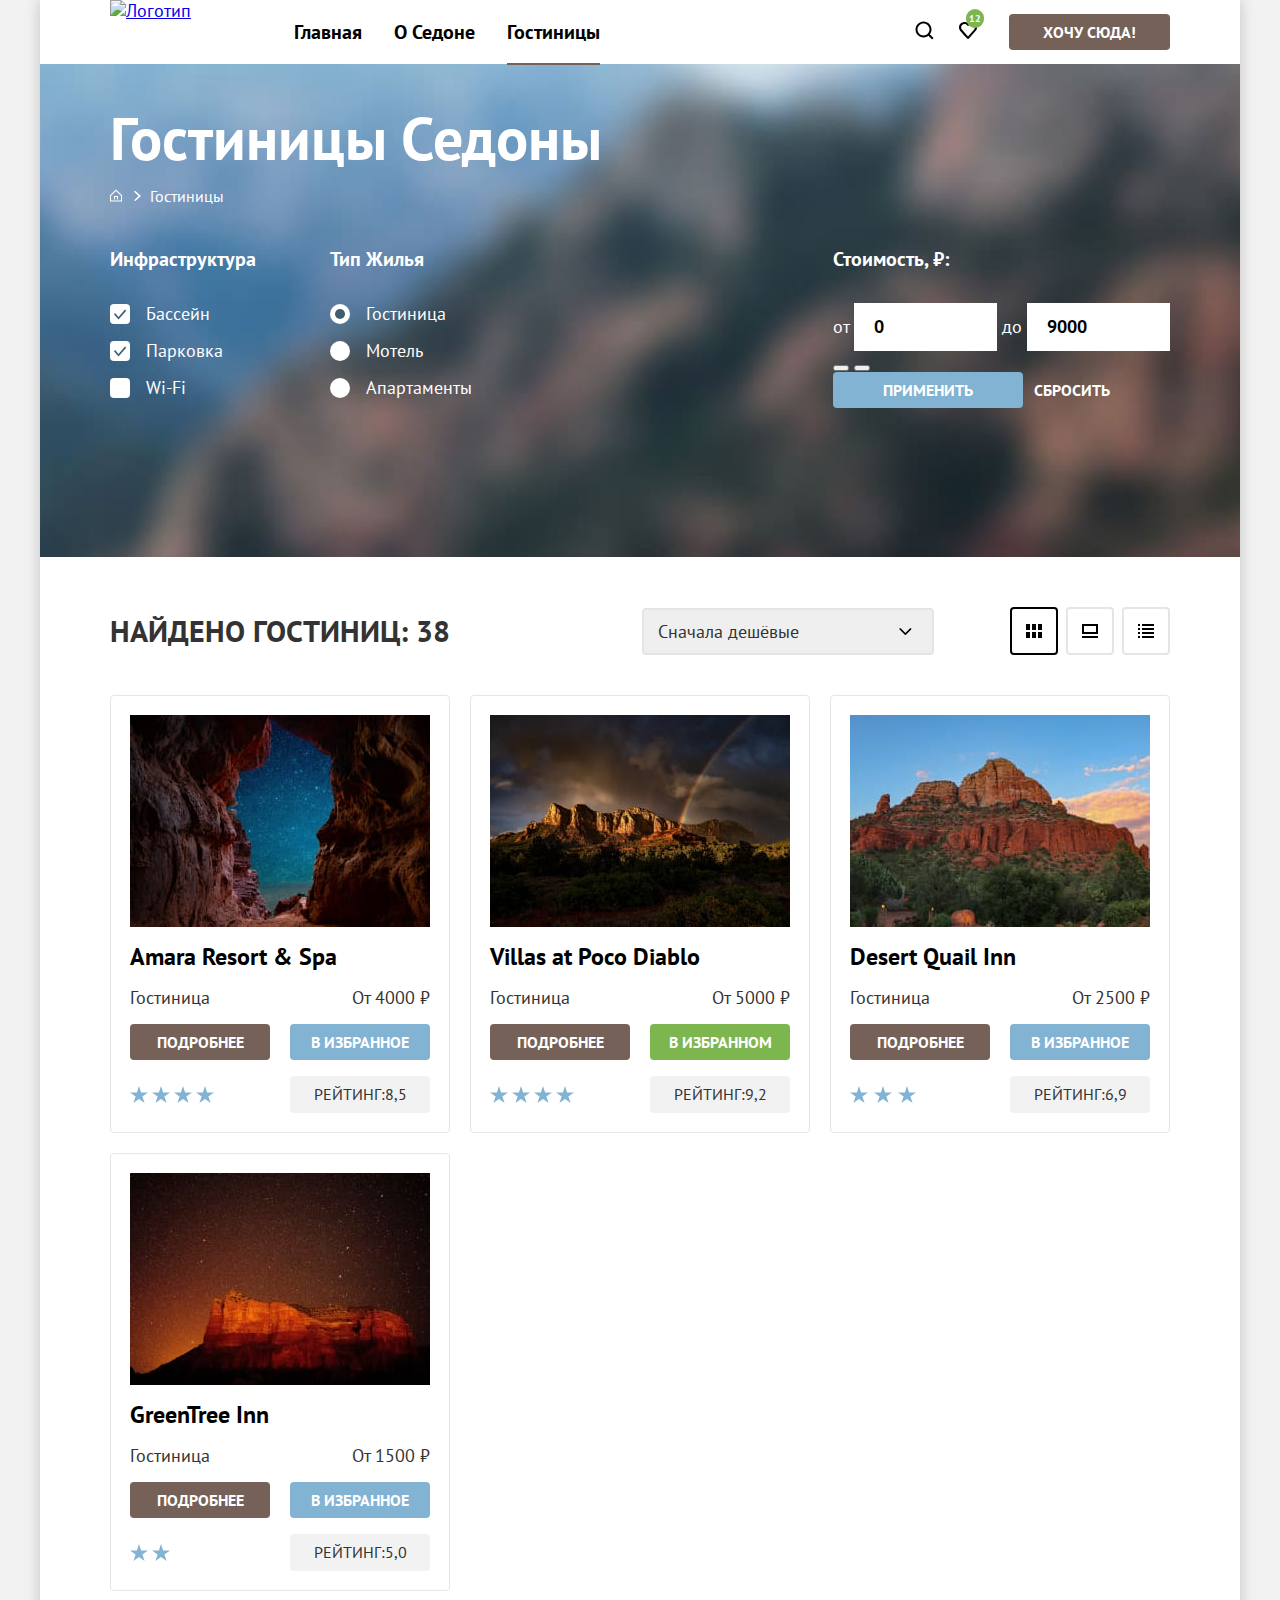
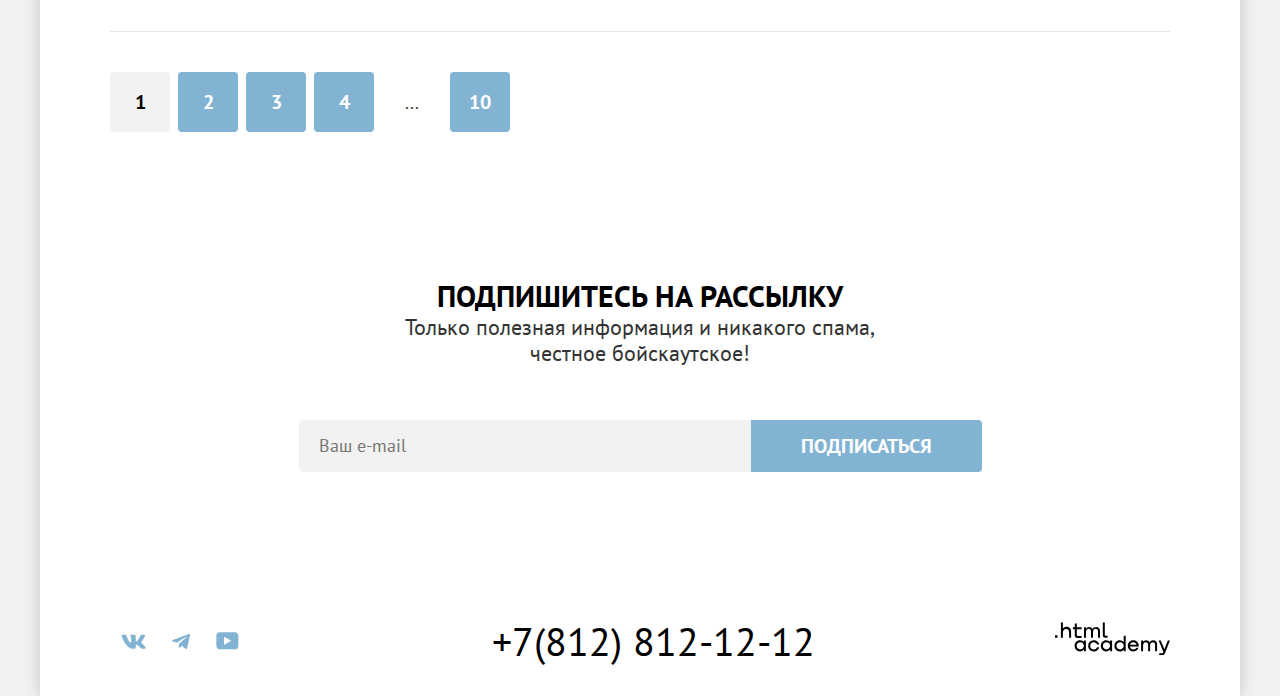
==== catalog.html @ d5e957b8 "добавил классов, размечаем состояния" ====
<!DOCTYPE html>
<html lang="ru">
  <head>
    <meta charset="utf-8">
    <meta name="viewport" content="width=device-width, initial-scale=1">
    <title>HTML Academy: Седона</title>
    <link href="https://fonts.googleapis.com/css2?family=PT+Sans:wght@400;700&display=swap" rel="stylesheet">
    <link rel="stylesheet" href="styles/styles.css">
  </head>
  <body>
    <div class="container">
      <header class="page-header">
        <nav class="navigation">
          <a href="index.html">
            <span class="visually-hidden">Логотип сайта Седона</span>
            <img class="logo" src="images/logo.svg" alt="Логотип" width="140" height="70">
          </a>
          <ul class="navigation-list">
            <li class="navigation-item">
              <a class="navigation-link" href="index.html">Главная</a>
            </li>
            <li class="navigation-item">
              <a class="navigation-link" href="#">О Седоне</a>
            </li>
            <li class="navigation-item">
              <a class="navigation-link navigation-link-current" href="#">Гостиницы</a>
            </li>
          </ul>
          <ul class="navigation-user-menu">
            <li class="navigation-user-item">
              <a class="navigation-user-link icon-search" href="#">
                <span class="visually-hidden">поиск</span>
                <svg aria-hidden="true" focusable="false" width="19" height="19" viewBox="0 0 19 19" fill="none" xmlns="http://www.w3.org/2000/svg">
                  <path d="M18.5 17.0083L14.8 13.3287C15.8 12.0359 16.5 10.3453 16.5 8.4558C16.5 4.08011 12.9 0.5 8.5 0.5C4.1 0.5 0.5 4.17956 0.5 8.55525C0.5 12.9309 4.1 16.511 8.5 16.511C10.3 16.511 12 15.9144 13.4 14.8204L17.1 18.5L18.5 17.0083ZM8.5 14.5221C5.2 14.5221 2.5 11.837 2.5 8.55525C2.5 5.27348 5.2 2.5884 8.5 2.5884C11.8 2.5884 14.5 5.27348 14.5 8.55525C14.5 11.837 11.8 14.5221 8.5 14.5221Z" fill="black"/>
                </svg>
              </a>
            </li>
            <li class="navigation-user-item">
              <a class="navigation-user-link icons-heart" href="#">
                <span class="heart-qty">12</span>
                <svg aria-hidden="true" focusable="false" width="18" height="17" viewBox="0 0 18 17" fill="none" xmlns="http://www.w3.org/2000/svg">
                <path d="M8.9 17C8.6 17 8.3 16.9 8.1 16.6C2.7 10.5 1.4 9.1 1.1 8.7C0.4 7.8 0 6.6 0 5.4C0 2.4 2.4 0 5.5 0C6.8 0 8 0.5 9 1.3C10 0.5 11.3 0 12.5 0C15.5 0 18 2.4 18 5.4C18 6.7 17.5 7.9 16.7 8.8L9.7 16.7C9.5 16.9 9.3 17 8.9 17ZM2.9 7.5C3.2 7.9 6.4 11.5 9 14.4L15.2 7.4C15.7 6.9 15.9 6.2 15.9 5.4C15.9 3.6 14.4 2.1 12.6 2.1C11.6 2.1 10.6 2.6 9.9 3.4C9.6 3.7 9.3 3.8 9 3.8C8.7 3.8 8.4 3.6 8.2 3.4C7.5 2.6 6.5 2.1 5.5 2.1C3.7 2.1 2.2 3.6 2.2 5.4C2.1 6.3 2.5 7 2.9 7.5C2.8 7.5 2.8 7.5 2.9 7.5Z" fill="black"/>
                </svg>
              </a>
            </li>
            <li class="navigation-user-item">
              <button class="button button-user button-brown" type="submit">Хочу сюда!</button>
            </li>
          </ul>
        </nav>
      </header>
      <main class="main-container main-inner">
        <section class="inner-catalog">
          <h1 class="inner-catalog-title">Гостиницы Седоны</h1>
            <ul class="breadcrumbs">
              <li class="breadcrumbs-item">
                <a class="breadcrumbs-link breadcrumbs-link-home" href="index.html">
                </a>
              </li>
              <li class="breadcrumbs-item">
                <a class="breadcrumbs-link breadcrumbs-link-hotels">Гостиницы</a>
              </li>
            </ul>

          <section class="filter-filter">
            <h2 class="visually-hidden">Сборник фильтров</h2>
              <section class="catalog-filter">
                <h2 class="visually-hidden">Список фильтров слева</h2>
                <form class="catalog-filter-content" action="https://echo.htmlacademy.ru">
                  <fieldset class="catalog-filter-group">
                  <legend class="catalog-filter-title">Инфраструктура
                  </legend>
                    <ul class="catalog-filter-list">
                      <li class="catalog-filter-item">
                        <label class="control control-label">
                          <input class="control-input-check visually-hidden" type="checkbox" name="pool" checked>
                          <span class="control-box-custom"></span>
                          <span class="control-box-name">Бассейн</span>
                        </label>
                      </li>
                      <li class="catalog-filter-item">
                        <label class="control control-label">
                          <input class="control-input-check visually-hidden" type="checkbox" name="parking" checked>
                          <span class="control-box-custom"></span>
                          <span class="control-box-name">Парковка</span>
                        </label>
                      </li>
                      <li class="catalog-filter-item">
                        <label class="control control-label">
                          <input class="control-input-check visually-hidden" type="checkbox" name="Wi-Fi">
                          <span class="control-box-custom"></span>
                          <span class="control-box-name">Wi-Fi</span>
                        </label>
                      </li>
                    </ul>
                  </fieldset>
                  <fieldset class="catalog-filter-group">
                    <legend class="catalog-filter-title">Тип Жилья
                    </legend>
                      <ul class="catalog-filter-list">
                        <li class="catalog-filter-item">
                          <label class="control control-label">
                            <input class="control-input-check visually-hidden" type="radio" name="type-housing" value="hotel" checked>
                            <span class="control-box-custom"></span>
                            <span class="control-box-name">Гостиница</span>
                          </label>
                        </li>
                        <li class="catalog-filter-item">
                          <label class="control control-label">
                            <input class="control-input-check visually-hidden" type="radio" name="type-housing" value="motel">
                            <span class="control-box-custom"></span>
                            <span class="control-box-name">Мотель</span>
                          </label>
                        </li>
                        <li class="catalog-filter-item">
                          <label class="control control-label">
                            <input class="control-input-check visually-hidden" type="radio" name="type-housing" value="apartments">
                            <span class="control-box-custom"></span>
                            <span class="control-box-name">Апартаменты</span>
                          </label>
                        </li>
                      </ul>
                  </fieldset>
                </form>
              </section>
              <section class="hotel-selection">
                <h2 class="visually-hidden">Стоимость</h2>
                  <form action="#" method="get">
                    <fieldset class="price-slider">
                      <legend class="price-slider-title">Стоимость,
                        <span class="rub">₽:</span>
                      </legend>
                      <label class="control control-label-size">
                        <span class="control-range">от</span>
                        <input class="control-input control-input-left" type="number" name="min-cost" value="0" min="0" max="9000" required="">
                      </label>
                      <label class="control control-label-size">
                        <span class="control-range">до</span>
                        <input class="control-input control-input-right" type="number" name="max-cost" value="9000" min="0" max="9000" required="">
                      </label>
                      <div class="slider-full-size">
                        <div class="slider-range-size" style="left: 0; width: 206px;">
                          <button class="slider slider-left" type="button">
                            <span class="visually-hidden">Изменить минимальную цену</span>
                          </button>
                          <button class="slider slider-right" type="button">
                            <span class="visually-hidden">Изменить максимальную цену</span>
                          </button>
                        </div>
                      </div>
                    </fieldset>
                  </form>
                <div class="price-slider-button">
                  <button class="button button-apply button-blue" type="submit">Применить</button>
                  <button class="button button-reset" type="reset">Сбросить</button>
                </div>
              </section>
          </section>
        </section>
        <section class="select">
          <h2 class="select-title">Найдено гостиниц:
            <span class="select-found">38</span>
          </h2>
          <select class="select-control" aria-label="Сортировка">
            <option value="cheap">Сначала дешёвые</option>
            <option value="popular">Сначала популярное</option>
            <option value="expensive">Сначала дорогое</option>
          </select>
          <ul class="select-button-list">
            <li class="select-button-item">
              <a href="#" class="select-button-link select-button-link-current select-button-link-tile">
                <span class="visually-hidden">Показать карточки</span>
              </a>
            </li>
            <li class="select-button-item">
              <a href="#" class="select-button-link select-button-link-slideshow">
                <span class="visually-hidden">Показать карточку</span>
              </a>
            </li>
            <li class="select-button-item">
              <a href="#" class="select-button-link select-button-link-list">
                <span class="visually-hidden">Показать список</span>
              </a>
            </li>
          </ul>
        </section>

        <section class="hotel-description">
          <ul class="hotel-description-list">
            <li class="hotel-description-card">
              <a class="hotel-card-link hotel-card-link-image" href="hotel.html" tabindex="-1">
                <img class="hotel-card-image" src="images/catalog/amara.jpg" alt="вид на небо сквозь горы" width="300" height="212">
              </a>
              <a class="hotel-card-link" href="hotel.html" tabindex="-1">
                <h3 class="hotel-card-title">Amara Resort & Spa</h3>
              </a>
                <p class="hotel-card-house">Гостиница</p>
                <p class="hotel-card-price">От 4000 ₽</p>
              <a class="button button-more button-brown" href="#">подробнее</a>
              <button class="button button-favorit" type="submit">в избранное</button>
                <p class="hotel-card-stars stars-4">
                <span class="visually-hidden">4 звезды</span>
                </p>
                <p class="hotel-card-rating">Рейтинг:8,5</p>
            </li>
            <li class="hotel-description-card">
              <a class="hotel-card-link hotel-card-link-image" href="hotel.html" tabindex="-1">
                <img class="hotel-card-image" src="images/catalog/villas.jpg" alt="вид на горы небо радугу" width="300" height="212">
              </a>
              <a class="hotel-card-link" href="hotel.html" tabindex="-1">
                <h3 class="hotel-card-title">Villas at Poco Diablo</h3>
              </a>
                <p class="hotel-card-house">Гостиница</p>
                <p class="hotel-card-price">От 5000 ₽</p>
              <a class="button button-more button-brown" href="#">подробнее</a>
              <button class="button button-favorit-inside" type="submit">в избранном</button>
                <p class="hotel-card-stars stars-4">
                <span class="visually-hidden">4 звезды</span>
                </p>
                <p class="hotel-card-rating">Рейтинг:9,2</p>
            </li>
            <li class="hotel-description-card">
              <a class="hotel-card-link hotel-card-link-image" href="hotel.html" tabindex="-1">
                <img class="hotel-card-image" src="images/catalog/desert.jpg" alt="вид на горы утром" width="300" height="212">
              </a>
              <a class="hotel-card-link" href="hotel.html" tabindex="-1">
                <h3 class="hotel-card-title">Desert Quail Inn</h3>
              </a>
                <p class="hotel-card-house">Гостиница</p>
                <p class="hotel-card-price">От 2500 ₽</p>
              <a class="button button-more button-brown" href="#">подробнее</a>
              <button class="button button-favorit" type="submit">в избранное</button>
                <p class="hotel-card-stars stars-3">
                <span class="visually-hidden">3 звезды</span>
                </p>
                <p class="hotel-card-rating">Рейтинг:6,9</p>
            </li>
            <li class="hotel-description-card">
              <a class="hotel-card-link hotel-card-link-image" href="hotel.html" tabindex="-1">
                <img class="hotel-card-image" src="images/catalog/green.jpg" alt="вид на горы под зведным небом" width="300" height="212">
              </a>
              <a class="hotel-card-link" href="hotel.html" tabindex="-1">
                <h3 class="hotel-card-title">GreenTree Inn</h3>
              </a>
                <p class="hotel-card-house">Гостиница</p>
                <p class="hotel-card-price">От 1500 ₽</p>
              <a class="button button-more button-brown" href="#">подробнее</a>
              <button class="button button-favorit" type="submit">в избранное</button>
                <p class="hotel-card-stars stars-2">
                <span class="visually-hidden">2 звезды</span>
                </p>
                <p class="hotel-card-rating">Рейтинг:5,0</p>
            </li>
          </ul>
        </section>
        <section class="pagination">
          <h2 class="visually-hidden">Пагинация</h2>
          <ul class="pagination-list">
            <li class="pagination-item pagination-item-current">
              <a class="pagination-link pagination-current">1</a>
            </li>
            <li class="pagination-item">
              <a class="pagination-link" href="#">2</a>
            </li>
            <li class="pagination-item">
              <a class="pagination-link" href="#">3</a>
            </li>
            <li class="pagination-item">
              <a class="pagination-link" href="#">4</a>
            </li>
            <li class="pagination-item pagination-item-points">
              <span class="pagination-points">...</span>
            </li>
            <li class="pagination-item">
              <a class="pagination-link" href="#">10</a>
            </li>
          </ul>
        </section>
        <section class="subscribe subscribe-catalog">
          <h2 class="title">Подпишитесь на рассылку</h2>
          <p class="subtitle subtitle-subscribe">Только полезная информация и никакого спама, честное бойскаутское!</p>
          <form class="subscribe-form" action="https://echo.htmlacademy.ru/" method="post">
            <label class="visually-hidden" for="subscribe-button">Email</label>
            <input class="subscribe-field" name="email" id="subscribe-button" type="email" placeholder="Ваш e-mail" required>
            <button class="button button-blue" type="submit">подписаться
            </button>
          </form>
        </section>
      </main>
      <footer class="page-footer catalog">
        <section class="page-footer-contacts">
          <h2 class="visually-hidden">Наши соцсети, контакты, сайт</h2>
          <div class="social-buttons">
            <ul class="social-button-list">
              <li class="social-button-item">
                <a class="social-button" href="https://vk.com/htmlacademy">
                  <span class="visually-hidden">Vkontakte</span>
                  <svg class="social-button-icon" aria-hidden="true" focusable="false" width="25" height="15" viewBox="0 0 25 15" fill="currentColor" xmlns="http://www.w3.org/2000/svg">
                    <path fill-rule="evenodd" clip-rule="evenodd" d="M24.1164 1.80445C24.2824 1.25845 24.1164 0.856445 23.3214 0.856445H20.6964C20.0284 0.856445 19.7204 1.20345 19.5534 1.58645C19.5534 1.58645 18.2184 4.78245 16.3274 6.85845C15.7154 7.46045 15.4374 7.65145 15.1034 7.65145C14.9364 7.65145 14.6854 7.46045 14.6854 6.91345V1.80445C14.6854 1.14845 14.5014 0.856445 13.9454 0.856445H9.81738C9.40038 0.856445 9.14938 1.16045 9.14938 1.44945C9.14938 2.07045 10.0954 2.21445 10.1924 3.96245V7.76045C10.1924 8.59345 10.0394 8.74444 9.70538 8.74444C8.81538 8.74444 6.65038 5.53345 5.36538 1.85945C5.11638 1.14445 4.86438 0.856445 4.19338 0.856445H1.56638C0.816382 0.856445 0.666382 1.20345 0.666382 1.58645C0.666382 2.26845 1.55638 5.65645 4.81138 10.1374C6.98138 13.1974 10.0364 14.8564 12.8194 14.8564C14.4884 14.8564 14.6944 14.4884 14.6944 13.8534V11.5404C14.6944 10.8034 14.8524 10.6564 15.3814 10.6564C15.7714 10.6564 16.4384 10.8484 17.9964 12.3234C19.7764 14.0724 20.0694 14.8564 21.0714 14.8564H23.6964C24.4464 14.8564 24.8224 14.4884 24.6064 13.7604C24.3684 13.0364 23.5184 11.9854 22.3914 10.7384C21.7794 10.0284 20.8614 9.26345 20.5824 8.88045C20.1934 8.38945 20.3044 8.17044 20.5824 7.73345C20.5824 7.73345 23.7824 3.30745 24.1154 1.80445H24.1164Z"/>
                  </svg>
                </a>
              </li>
              <li class="social-button-item">
                <a class="social-button" href="https://t.me/htmlacademy">
                  <span class="visually-hidden">Telegram</span>
                  <svg class="social-button-icon" aria-hidden="true" focusable="false" width="18" height="16" viewBox="0 0 18 16" fill="currentColor" xmlns="http://www.w3.org/2000/svg">
                    <path d="M16.785 0.955705L0.840489 7.1042C-0.247661 7.54126 -0.241365 8.14828 0.640845 8.41897L4.73445 9.69597L14.2058 3.72014C14.6537 3.44766 15.0629 3.59424 14.7265 3.89281L7.05283 10.8183H7.05103L7.05283 10.8192L6.77045 15.0387C7.18413 15.0387 7.36669 14.8489 7.59871 14.625L9.58705 12.6915L13.7229 15.7464C14.4855 16.1664 15.0332 15.9506 15.2229 15.0405L17.9379 2.2453C18.2158 1.13107 17.5126 0.626562 16.785 0.955705Z"/>
                  </svg>
                </a>
              </li>
              <li class="social-button-item">
                <a class="social-button" href="https://www.youtube/user/htmlacademyru">
                  <span class="visually-hidden">Youtube</span>
                  <svg class="social-button-icon" aria-hidden="true" focusable="false" width="23" height="18" viewBox="0 0 23 18" fill="currentColor" xmlns="http://www.w3.org/2000/svg">
                    <path d="M18.9402 0.356445H3.50738C1.64668 0.356445 0.333252 1.9502 0.333252 3.75645V13.8502C0.333252 15.7627 1.64668 17.3564 3.50738 17.3564H19.1591C20.8009 17.3564 22.3333 15.7627 22.3333 13.9564V3.75645C22.1143 1.9502 20.8009 0.356445 18.9402 0.356445ZM7.99494 12.8939V4.81894L15.3283 8.85645L7.99494 12.8939Z"/>
                  </svg>
                </a>
              </li>
            </ul>
          </div>
          <a class="contacts-phone" href="tel:+78128121212">+7(812) 812-12-12
          </a>
          <a class="footer-copyright-link" href="https://htmlacademy.ru">
            <svg class="footer-copyright-icon" xmlns="http://www.w3.org/2000/svg" width="115" height="34" fill="currentColor" aria-hidden="true" focusable="false">
              <g fill="#000" clip-path="url(#a)">
              <path d="M0 13.26v2.6h2.5v-2.6H0ZM11.6 4.86c-1.6 0-2.8.7-3.6 1.7h-.1V.36h-2v15.5h2v-5.3c0-2.1 1.3-3.6 3.3-3.6 1.8 0 2.9 1.4 2.9 3.2v5.7h2v-6.1c.1-3-1.8-4.9-4.5-4.9ZM26.6 5.16h-4.8v-3.7h-2v3.8h-1.9v2h1.9v6c0 1.7 1 2.7 2.7 2.7h4.1v-2h-3.7c-.7 0-1.1-.4-1.1-1.1v-5.7h4.8v-2ZM41.1 4.96c-1.6 0-2.9.8-3.5 2.1h-.1c-.6-1.2-1.8-2.1-3.4-2.1-1.4 0-2.5.8-3.1 1.8h-.1v-1.6H29v10.6h2v-5.4c0-2 1-3.5 2.6-3.5 1.5 0 2.4 1 2.4 2.6v6.3h2v-5.6c0-2.4 1.4-3.3 2.6-3.3 1.5 0 2.4 1 2.4 2.6v6.3h2v-6.5c.1-2.5-1.4-4.3-3.9-4.3ZM47.8 13.06c0 1.7 1 2.7 2.8 2.7h2v-2h-1.7c-.7 0-1.1-.4-1.1-1.1V.36h-2v12.7ZM28.9 20.06c-.9-1.1-2.2-1.8-3.9-1.8-3.1 0-5.4 2.3-5.4 5.6s2.3 5.6 5.4 5.6c1.8 0 3-.8 3.8-1.9h.1v1.6h2v-10.6h-2v1.5Zm-3.6 7.4c-2.2 0-3.6-1.6-3.6-3.6s1.4-3.6 3.6-3.6 3.6 1.6 3.6 3.6c0 1.9-1.4 3.6-3.6 3.6ZM44.2 22.36c-.5-2.4-2.6-4.1-5.4-4.1a5.4 5.4 0 0 0-5.6 5.6c0 3.1 2.2 5.6 5.6 5.6 2.8 0 4.9-1.8 5.4-4.2h-2.1a3.4 3.4 0 0 1-3.3 2.3c-2.2 0-3.6-1.6-3.6-3.6s1.4-3.6 3.6-3.6c1.6 0 2.8 1 3.3 2.2h2.1v-.2ZM55.1 20.06c-.9-1.1-2.2-1.8-3.9-1.8-3.1 0-5.4 2.3-5.4 5.6s2.3 5.6 5.4 5.6c1.8 0 3-.8 3.8-1.9h.1v1.6h2v-10.6h-2v1.5Zm-3.6 7.4c-2.2 0-3.6-1.6-3.6-3.6s1.4-3.6 3.6-3.6 3.6 1.6 3.6 3.6c0 1.9-1.5 3.6-3.6 3.6ZM68.7 20.16c-.9-1.1-2.2-1.9-3.9-1.9-3.1 0-5.4 2.3-5.4 5.6s2.2 5.6 5.4 5.6c1.7 0 3-.8 3.8-1.8h.1v1.5h2v-15.4h-2v6.4Zm-3.6 7.3c-2.2 0-3.6-1.6-3.6-3.6s1.4-3.6 3.6-3.6 3.6 1.6 3.6 3.6c-.1 2-1.5 3.6-3.6 3.6ZM78.3 18.26c-3.3 0-5.5 2.5-5.5 5.6 0 3 2.1 5.6 5.5 5.6 2.5 0 4.5-1.3 5.2-3.6h-2.1c-.5 1-1.6 1.6-3 1.6-1.9 0-3.3-1.3-3.4-2.9h8.8c.2-3.6-2-6.3-5.5-6.3Zm0 1.9c1.7 0 3 1 3.3 2.6h-6.5c.3-1.5 1.5-2.6 3.2-2.6ZM98.2 18.26c-1.6 0-2.9.8-3.6 2h-.1c-.6-1.2-1.8-2-3.4-2-1.4 0-2.5.7-3.1 1.8v-1.5h-1.9v10.6h2v-5.4c0-2 1-3.4 2.6-3.5 1.5 0 2.4 1 2.4 2.6v6.3h2v-5.6c0-2.4 1.4-3.3 2.6-3.3 1.5 0 2.4 1 2.4 2.6v6.3h2v-6.5c.1-2.6-1.4-4.4-3.9-4.4ZM109.4 27.36l-3.6-8.9h-2.2l4.8 11.6c-.3.9-.7 1.2-1.7 1.2h-2.5v2h2.5c1.8 0 2.8-.8 3.5-2.6l4.7-12.2h-2.1l-3.4 8.9Z"/></g><defs><clipPath id="a">
              <path d="M0 .36h115v33H0z"/></clipPath></defs>
            </svg>
          </a>
        </section>
      </footer>
    </div>
  </body>
</html>
---- styles/styles.css ----
@font-face {
  font-family: "PT Sans";
  font-style: normal;
  font-weight: 400;
  src: url("../fonts/ptsans-400.woff2") format("woff2");
  font-display: swap;
}

@font-face {
  font-family: "PT Sans";
  font-style: normal;
  font-weight: 700;
  src: url("../fonts/ptsans-700.woff2") format("woff2");
  font-display: swap;
}

*,
::after,
::before {
  box-sizing: border-box;
}

img {
  max-width: 100%;
  height: auto;
  object-fit: contain;
}

html {
  height: 100%;
}

body {
  height: 100%;
  margin: 0;
  font-family: "PT Sans", sans-serif;
  font-size: 18px;
  font-style: normal;
  font-weight: 400;
  line-height: 21px;
  color: #000000;
  background: #F2F2F2;

}

.container {
  display: flex;
  flex-direction: column;
  min-height: 100%;
  width: 1200px;
  margin: 0 auto;
  color: #333333;
  background-color: #ffffff;
  box-shadow: 0 0 15px 0 rgba(0, 0, 0, 0.2);
}

.page-header {
  background: #FFFFFF;
  color: #000000;
}

/* navigation */

.navigation {
  display: flex;
  width: 1060px;
  margin: 0 auto;
}

.navigation-list {
  display: flex;
  flex-wrap: wrap;
  align-items: center;
  list-style-type: none;
  max-width: 500px;
  margin: 0;
  padding: 0;
}

.navigation-link {
  display: block;
  padding: 20px 16px;
  font-family: inherit;
  font-size: 20px;
  font-weight: 700;
  line-height: 24px;
  color: #000000;
  text-decoration: none;
}

.navigation-user-link {
  display: block;
  color: #000000;
  font-size: 20px;
  font-weight: 700;
  text-decoration: none;
}

.heart-qty {
  position: absolute;
  top: -17px;
  left: 30px;
  background-color: #7DB54F;
  font-size: 10px;
  line-height: 10px;
  color: #FFFFFF;
  border-radius: 10px;
  padding: 3px;
}

.heart-qty {
  position: relative;
}

.navigation-link-current {
  position: relative;
}

.navigation-link-current::after {
  position: absolute;
  content: "";
  right: 16px;
  bottom: -1px;
  left: 16px;
  height: 2px;
  background-color: #756157;
  z-index: 1;
}

.breadcrumbs-link-hotels {
  padding-left: 28px;
}

.navigation-logo-link {
  display: block;
}

.logo {
  display: block;
  margin-bottom: -6px;
  position: relative;
  z-index: 2;
  margin-right: 28px;
}

.navigation-user-menu {
  display: flex;
  flex-wrap: wrap;
  align-items: center;
  margin: 0;
  max-width: 300px;
  margin-left: auto;
}

 .search {
  font-family: inherit;
  font-size: 18px;
  line-height: 24px;
}

.navigation-user-item {
  list-style-type: none;
  padding-left: 2px;
}



.button {
  display: inline-block;
  font-family: inherit;
  font-style: normal;
  font-size: 16px;
  line-height: 20px;
  text-align: center;
  color: #ffffff;
  font-weight: 700;
  text-transform: uppercase;
  background: #756157;
  border-radius: 4px;
  border: none;
  cursor: pointer;
}

.button:hover {
  cursor: pointer;
}

.button-brown:hover,
.button-brown:focus-visible {
 background-color: #615048;
}

.button-brown:active {
  background-color: #756157;
  color: #9E9089;
}

.button-blue:hover,
.button-blue:focus-visible {
  background-color: #68A2CA;
}

.button-blue:active {
  background-color: #82B3D3;
  color: #A7CAE0;
}

.button-favorit:hover,
.button-favorit:focus-visible {
  background-color: #68A2CA;
}

.button-favorit:active {
  background-color: #82B3D3;
  color: #A7CAE0;
}

.button-favorit-inside:hover,
.button-favorit-inside:focus-visible {
  background-color: #6C9E42;
}

.button-favorit-inside:active {
  background-color: #7DB54F;
  color: #A4CBB3;
}

.button-user {
  padding: 8px 34px;
  margin-left: 30px;
}

.button-reset {
  background-color: transparent;
}

.button-hotel-search {
  margin: 0;
  padding: 8px 50px;
  font-size: 20px;
  line-height: 36px;
}

.main-container {
  flex-grow: 1;
}

/* Hero */

.hero {
  background-color: #1D2C31;
  background-size: cover, contain;
  background-position: center bottom;
  background-image: url("../images/index-background-group.jpg");
  background-repeat: no-repeat;
  padding-top: 51px;
  padding-bottom: 84px;
}

.images-welcome {
  display: block;
  margin: 0 auto;
}

.visually-hidden {
  position: absolute;
  width: 1px;
  height: 1px;
  margin: -1px;
  padding: 0;
  border: 0;
  clip: rect(0 0 0 0);
  overflow: hidden;
}


.title {
  font-size: 30px;
  line-height: 36px;
  font-weight: 700;
  text-align: center;
  color: #000000;
  text-transform: uppercase;
  margin: 0 auto;
}

.title-advantages {
  margin-bottom: 27px;
  width: 620px;
}

.subtitle {
  font-size: 22px;
  line-height: 26px;
  font-weight: 400;
  text-align: center;
  color: #333333;
  width: 590px;
  margin: 0 auto;
}

.subtitle-advantages {
  margin-bottom: 90px;
  width: 652px;
}

/* main-inner */

.inner-catalog {
  display: block;
  background-color: #1D2D38;
  background-size: cover;
  background-position: center;
  background-image: url("../images/catalog/catalog-background.jpg");
  background-repeat: no-repeat;
  padding: 0 70px;
  padding-top: 35px;
  padding-bottom: 70px;
  color: #ffffff;
}

.inner-catalog-title {
  font-size: 60px;
  font-weight: 700;
  line-height: 78px;
  color: #FFFFFF;
  margin: 0;
}

/* advantages */

.advantages-section {
  background-color: #FFFFFF;
  padding-top: 64px
}

/* flex */
.advantages-list {
  display: flex;
  flex-wrap: wrap;
  text-align: center;
  margin: 0;
  padding: 0;
}

.advantages-item.advantages-item-extended {
  display: flex;
  width: 1200px;
}

.advantages-item {
  width: 400px;
  min-height: 385px;
}

.advantages-text-extended {
  padding: 102px 85px;
}

.advantages-text {
  padding: 113px 85px;
}

.advantages-photo-1, .advantages-photo-2 {
  object-fit: fill;
}

.advantages-title {
  position: relative;
  margin: 0;
  padding-bottom: 62px;
}

.advantages-title::after {
  position: absolute;
  content: "";
  width: 60px;
  height: 2px;
  background-color: rgba(0, 0, 0, 0.30);
  top: 85px;
  left: 56px;
}

.advantages-text-extended .advantages-title::after {
  background-color: rgba(255, 255, 255, 0.30);
}


.advantages-description {
  margin: 0;
}

.advantages-title {
  display: block;
  font-size: 24px;
  line-height: 28px;
  font-weight: 700;
  text-transform: uppercase;
  color: #000000;
  width: 182px;
  margin: 0 auto;
}

.advantages-icons-title {
  display: block;
  width: 230px;
  margin: 0 auto;
  margin-bottom: 30px;
  font-size: 24px;
  line-height: 28px;
  font-weight: 700;
  text-transform: uppercase;
  color: #000000;

}

.advantages-description, .advantages-icons-description {
  font-size: 18px;
  line-height: 21px;
  font-weight: 400;
  color: #333333;
  margin: 0 auto;
}

.advantages-title-extended, .advantages-description-extended {
  color: #FFFFFF;
}

.advantages-item {
  list-style-type: none;
  background-color: #83B3D31F;
}

.advantages-item:nth-child(odd) {
  background: #83B3D333;
}

.advantages-item.advantages-item-extended {
  background: #82B3D3;
}

/* advantages-icons */

.title-advantages-icons {
  margin-bottom: 20px;
  width: 505px;
}

.subtitle-advantages-icons {
  margin-bottom:64px;
  width: 490px;
}

.advantages-icons-list {
  display: flex;
  margin: 0;
  padding: 0;
  list-style-type: none;
}

.advantages-icons-images {
  margin: auto;
}

.advantages-icons-item {
  width: 400px;
  padding-top: 184px;
  padding-bottom: 80px;
}

.advantages-icons {
  text-align: center;
  padding-top: 64px;
}

.advantages-icons-item:nth-child(odd) {
  background-color: #83B3D31F;
  display: block;
}

.icons-home {
  background-image: url(../images/icons-home.svg);
  background-repeat: no-repeat;
  background-position: center 80px;
}

.icons-food {
  background-image: url(../images/icons-food.svg);
  background-repeat: no-repeat;
  background-position: center 80px;
}

.icons-prize {
  background-image: url(../images/icons-prize.svg);
  background-repeat: no-repeat;
  background-position: center 80px;
}

.hotel-search {
  padding-top: 96px;
  padding-bottom: 96px;
  text-align: center;
}

.title-hotel-search {
  margin-bottom: 20px;
}

.subtitle-hotel-search {
  width: 592px;
  margin: 0 auto;
  margin-bottom: 54px;
}

/* subscribe */

.subscribe {
  display: flex;
  flex-direction: column;
  align-items: center;
  padding-top: 96px;
  padding-bottom: 104px;
  background-color: #50769D;
  background-image: url("../images/Subscribe.jpg");
  background-repeat: no-repeat;
  background-size: cover;
  background-position: center;
}

.title-subscribe {
  width: 475px;
  margin-bottom: 20px;
}

.subtitle-subscribe {
  width: 475px;
  margin-bottom: 54px;
}

.subscribe-field {
  width: 452px;
  font-family: inherit;
  font-size: 18px;
  line-height: 24px;
  padding: 14px 20px;
  color: #000000;
  background-color: #F2F2F2;
  border: none;
  border-radius: 4px 0 0 4px;
}

.button-blue {
  background-color: #82B3D3;
  font-size: 20px;
  line-height: 36px;
  padding: 8px 50px;
  border-radius: 0 4px 4px 0;
}

.title-white, .subtitle-white {
  color: #FFFFFF;
}

/* footer */

.page-footer-contacts {
  display: flex;
  width: 1060px;
  justify-content: space-between;
  margin: 0 auto;
  align-items: center;
  padding-top: 45px;
  padding-bottom: 35px;
}

.social-button-list {
  display: flex;
  flex-wrap: wrap;
  list-style-type: none;
  margin: 0;
  padding: 0;
}

.social-button {
  display: flex;
  width: 47px;
  height: 40px;
  align-items: center;
  justify-content: center;
}

.social-button .social-button-icon {
 color: #83B3D3;
 ;
}

.social-button:hover .social-button-icon {
  color: #68A2CA;
}

.social-button:focus .social-button-icon {
  color: #68A2CA;
}

.social-button:active .social-button-icon {
  color: #68A2CA;
  opacity: 0.3;
}



.contacts-phone {
  font-size: 40px;
  line-height: 40px;
  text-decoration: none;
  text-transform: uppercase;
  color: #000000;
}

.contacts-phone:hover {
  color: #756157;
}

.contacts-phone:focus {
  color: #756157;
}

.contacts-phone:active {
  color: #756157;
  opacity: 0.3;
}

.footer-copyright-link .footer-copyright-icon {
  color: #000000;
}

.footer-copyright-link:hover .footer-copyright-icon {
  color: #756157;
}

.footer-copyright-link:focus .footer-copyright-icon {
  color: #756157;
}

.footer-copyright-link:active .footer-copyright-icon{
  color: #756157;
  opacity: 0.3;
}



 .breadcrumbs {
  display: flex;
   list-style-type: none;
   margin: 0;
   padding: 0;
   padding-top: 8px;
}

 .breadcrumbs-link {
  font-size: 16px;
  line-height: 21px;
  text-align: left;
  color: #FFFFFF;
  text-decoration: none;
}

.breadcrumbs-link-home {
  display: block;
  width: 12px;
  height: 21px;
  background-image: url(../images/catalog/home.svg);
  background-repeat: no-repeat;
  background-position: center;
}

.breadcrumbs-item {
  position: relative;
}

.breadcrumbs-item:not(:last-child)::after {
  position: absolute;
  content: "";
  width: 7px;
  height: 10px;
  top: 6px;
  right: -19px;
  background-image: url(../images/catalog/breadcrumbs.svg);
  background-repeat: no-repeat;
  background-position: center;
}

/* section Filter */

.filter-filter {
  display: flex;
  /* width: 370px; */
  justify-content: space-between;
  padding-top: 40px;
  padding-bottom: 73px;
}

.catalog-filter-content {
  display: flex;
  width: 370px;
  justify-content: space-between;
}

.catalog-filter-group {
  width: 150px;
}

.catalog-filter-group, .price-slider {
  border: none;
  margin: 0;
  padding: 0;
  padding-top: 32px;
}

.catalog-filter-title, .price-slider-title {
  font-size: 20px;
  font-weight: 700;
  line-height: 24px;
  color: #FFFFFF;
  padding: 0;
}

.catalog-filter-list {
  list-style-type: none;
  margin: 0;
  padding: 0;
}

.catalog-filter-item {
  padding-bottom: 16px;
}

.control-label {
  padding-left: 36px;
  display: flex;
}

.control {
  position: relative;;
}

.control-input-check {
  display: block;
  appearance: none;
  margin: 0;
}

.control-input-check[type="checkbox"]:checked + .control-box-custom {
  background-image: url(../images/tick.svg);
}

.control-box-custom {
  width: 20px;
  height: 20px;
  background-color: #ffffff;
  display: block;
  position: absolute;
  top: 50%;
  left: 0;
  transform: translateY(-50%);
  border-radius: 4px;
}

.control-input-check[type="radio"] + .control-box-custom {
  border-radius: 50%;
}

.control-input-check[type="radio"]:checked + .control-box-custom::after {
  content: "";
  background-color: #3f5e72;
  width: 10px;
  height: 10px;
  position: absolute;
  left: 50%;
  top: 50%;
  border-radius: 50%;
  transform: translate(-50%, -50%);
}

/* .control-input {
  position: absolute;
  appearance: none;
} */

/* .control-label-size {
  margin-bottom: 36px;
  height: 48px;
} */

/* .control-range {
  opacity: 0.3;
  color: #000000;
  position: absolute;
  right: 20px;
  top: 14px;
} */

.control-input {
  font-family: "PT Sans", sans-serif;
  color: #000000;
  font-weight: 700;
  line-height: 24px;
  font-size: 18px;
  border: none;
  box-sizing: border-box;
  padding: 12px 20px;
  width: 143px;
  margin: 0;
}

/* .control-input-left {
  border-radius: 4px 0 0 4px;
  margin-right: 2px;
}

.control-input-right {
  border-radius: 0 4px 4px 0;
} */



/* каталог сортировка */

.select {
  display: flex;
  justify-content: space-between;
  align-items: center;
  padding: 0 70px;
  padding-top: 50px;
  padding-bottom: 20px;
}

.select-title {
  width: 340px;
  margin: 0;
  font-size: 30px;
  font-weight: 700;
  line-height: 36px;
  text-transform: uppercase;
}

.select-control {
  font-family: PT Sans;
  font-size: 18px;
  width: 292px;
  padding-top: 10px;
  padding-right: 20px;
  padding-bottom: 10px;
  padding-left: 14px;
  border-radius: 4px;
  border: 2px solid #E5E5E5;
  color: #333333;
  margin-left: 115px;
  appearance: none;
  position: relative;
  background-image: url(../images/catalog/check-mark-select.svg);
  background-repeat: no-repeat;
  background-position: center right 20px;
}

.select-control:hover {
  border: 2px solid #68A2CA;
}

.select-control:disabled {
  border: 2px solid #82B3D3;
}

.select-button-list {
  display: flex;
  flex-wrap: wrap;
  align-self: flex-start;
  margin: 0;
  padding: 0;
  list-style-type: none;
  gap: 8px;
}

.select-button-link {
  display: block;
  width: 48px;
  height: 48px;
  border-radius: 4px;
  border: 2px solid #E5E5E5;
  background-repeat: no-repeat;
  background-position: center;
}

.select-button-link-current {
  border-color: #000000;
}

.select-button-link-tile {
  background-image: url(../images/catalog/view-icon-tile.svg);
}

.select-button-link-slideshow {
  background-image: url(../images/catalog/view-icon-slideshow.svg);
}

.select-button-link-list {
  background-image: url(../images/catalog/view-icon-list.svg);
}

/* price-slider */

/* .price-slider {
  display: flex;
  flex-wrap: wrap;
  padding: 0;
  margin: 0;
  border: none;
  width: 288px;
  margin-left: auto;
}

.price-slider-title input {
  width: 140px;
}

 .price-slider-button {
  width: 160px;
}

.slider-full-size {
  width: 287px;
  height: 4px;
  background-color: rgba(255, 255, 255, 0.3);
  position: relative;
}

.slider-range-size {
  position: absolute;
  height: 4px;
  width: 206px;
  background-color: #ffffff;
  margin-left: 10px;
  margin-right: 10px;
  max-width: 267px;
}

.slider {
  border: none;
  width: 20px;
  height: 20px;
  border-radius: 5px;
  background-color: #ffffff;
  cursor: pointer;
  position: absolute;
}

.slider-left {
  left: 0;
  top: 2px;
  transform: translate(-50%, -50%);
}

.slider-right {
  right: 0;
  top: 2px;
  transform: translate(50%, -50%);
}
 */


.button-apply {
  background-color: #82B3D3;
  font-size: 16px;
  line-height: 20px;
  padding: 8px 50px;
  border-radius: 4px;
}

/* flex catalog-cards*/
/* grid catalog-cards*/

.hotel-description {
  padding: 0 70px;
  padding-top: 20px;
}

.hotel-description-list {
  display: grid;
  grid-template-columns: repeat(3, 340px);
  list-style-type: none;
  margin: 0;
  padding: 0;
  gap: 20px;
  border-bottom: 1px solid #E6E6E6;
  padding-bottom: 40px;
}

.hotel-description-card {
  display: grid;
  grid-template-columns: repeat(2, 1fr);
  column-gap: 20px;
  row-gap: 16px;
  padding: 19px;
  border: 1px solid #E6E6E6;
  border-radius: 4px;
}

.hotel-card-link {
   display: block;
   grid-column: 1/-1;
   line-height: 0;
   text-decoration: none;
   color: #000000;
}

.hotel-card-title {
  margin: 0;
  font-size: 24px;
  font-weight: 700;
  line-height: 28px;
}

.hotel-card-house {
  margin: 0;
  color: #333333;
}

.hotel-card-price {
  justify-self: end;
  margin: 0;
  color: #333333;
}

.button-more {
  text-decoration: none;
  padding: 8px 26px;
}

.button-favorit {
  padding: 8px 20px;
  background-color: #82B3D3;
  border: none;
}

.button-favorit-inside {
  padding: 8px 18px;
  background-color: #7DB54F;
}

.hotel-card-rating {
  font-size: 16px;
  line-height: 20px;
  color: #333333;
  text-transform: uppercase;
  text-align: center;
  padding: 8px 22px;
  background-color: #F2F2F2;
  width: 140px;
  height: 37px;
  border-radius: 4px;
  margin: 0;
}

.hotel-card-stars {
  display: block;
  background-image: url(../images/star.svg);
  /* background-repeat: no-repeat; */
  background-repeat: space;
  width: 18px;
  height: 17px;
  margin: 0;
  align-self: center;
}

.stars-2 {
  width: 40px;
}

.stars-3 {
  width: 66px;
}

.stars-4 {
  width: 84px;
}

.stars-5 {
  width: 106px;
}


/* pagination */

.pagination {
  padding: 0 70px;
  margin-top: 40px;
  margin-bottom: 50px;
}

.pagination-list {
  display: flex;
  flex-wrap: wrap;
  list-style-type: none;
  margin: 0;
  padding: 0;
}

.pagination-item.pagination-item-points {
  background-color: transparent;
}

.pagination-link {
  display: block;
  box-sizing: border-box;
  font-size: 20px;
  font-weight: 700;
  line-height: 36px;
  text-align: center;
  text-decoration: none;
  color: #FFFFFF;
}

.pagination-current {
  color: #000000;
}

.pagination-item {
  display: flex;
  justify-content: center;
  align-items: center;
  width: 60px;
  height: 60px;
  border-radius: 4px;
  background-color: #82B3D3;
}

.pagination-item:not(.pagination-item-current):not(.pagination-item-points):hover {
  background: linear-gradient(0deg, #68A2CA, #68A2CA);
}

.pagination-link:not(.pagination-item-current):not(.pagination-item-points):active {
  color: #A7CAE0;
}

.pagination-item:not(.pagination-item-current):not(.pagination-item-points):focus {
  background: linear-gradient(0deg, #68A2CA, #68A2CA);
}

.pagination-item:not(:last-child) {
  margin-right: 8px;
}

.pagination-item-current {
  background-color: #F2F2F2;
  margin: 0;
}

/* subscribe */

.main-inner .subscribe-catalog {
  background-image: none;
  background-color: #fff;
}

.subscribe-form {
  display: flex;
}
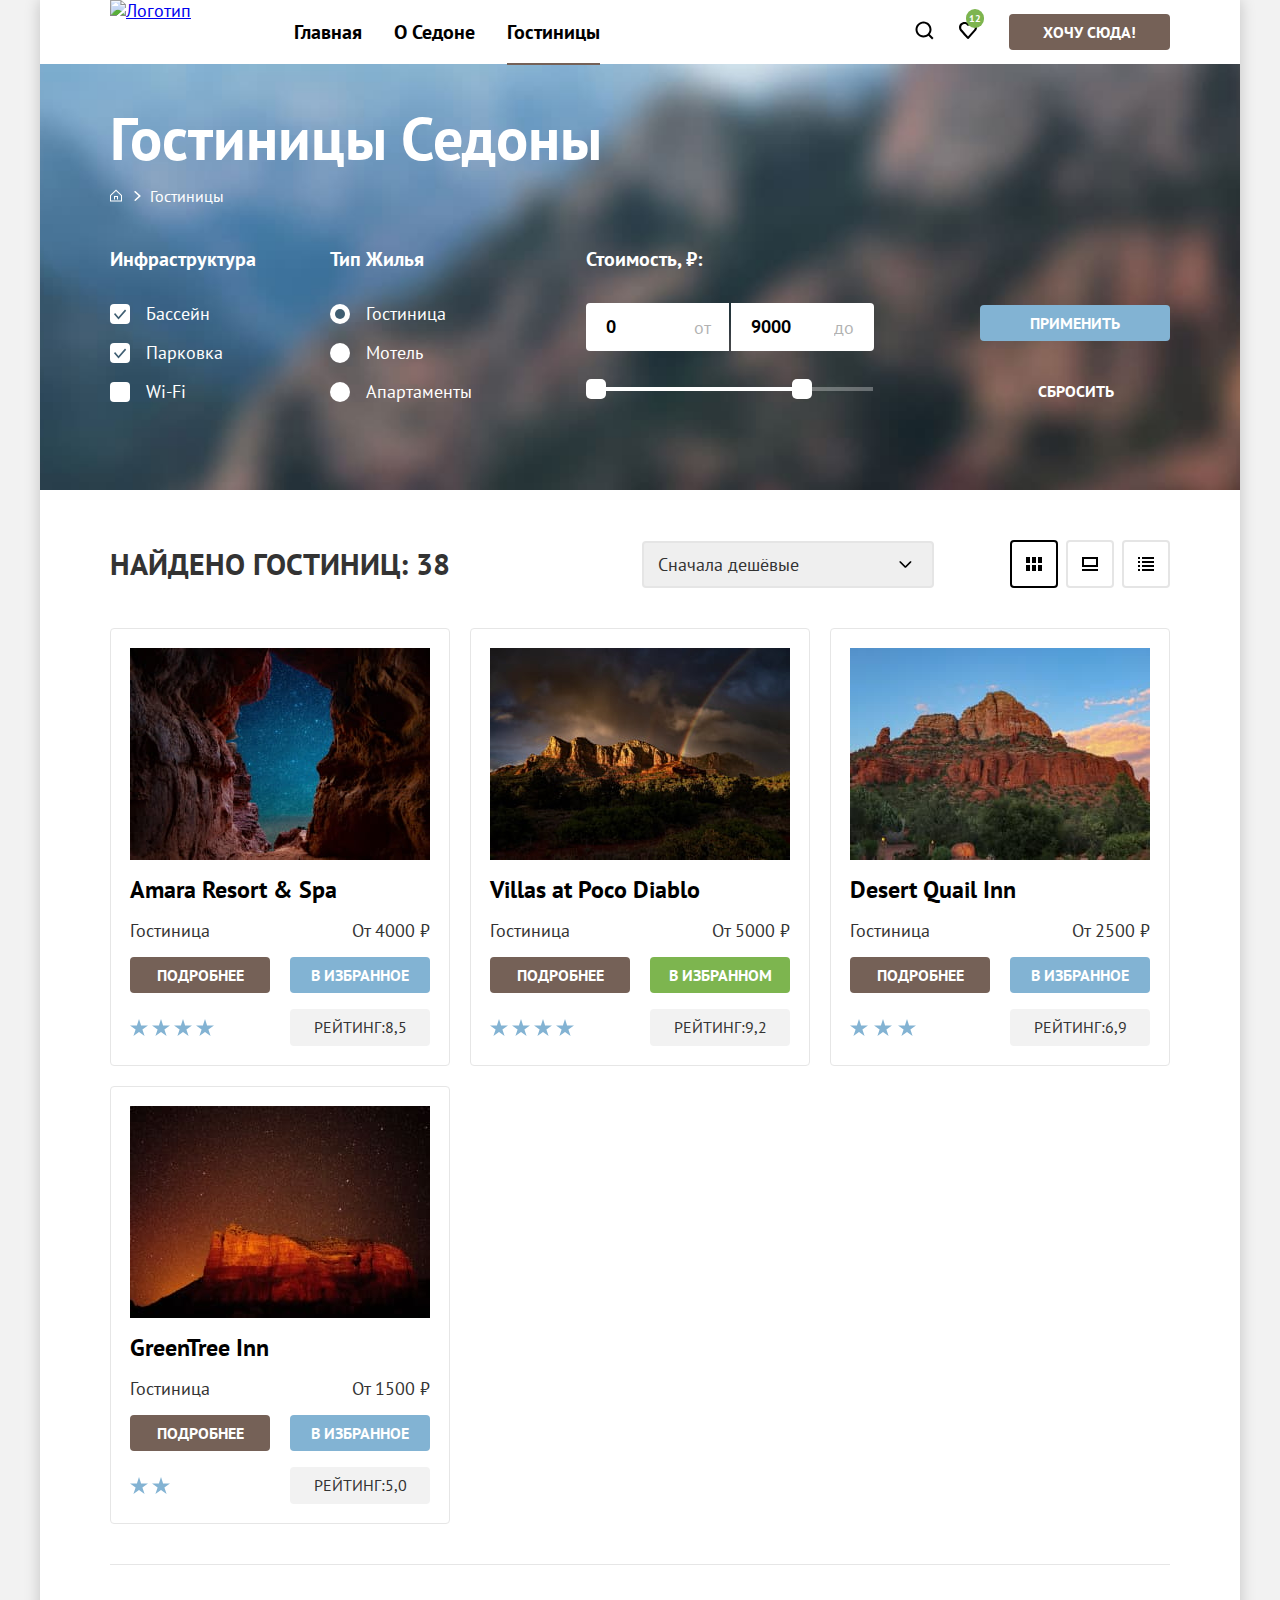
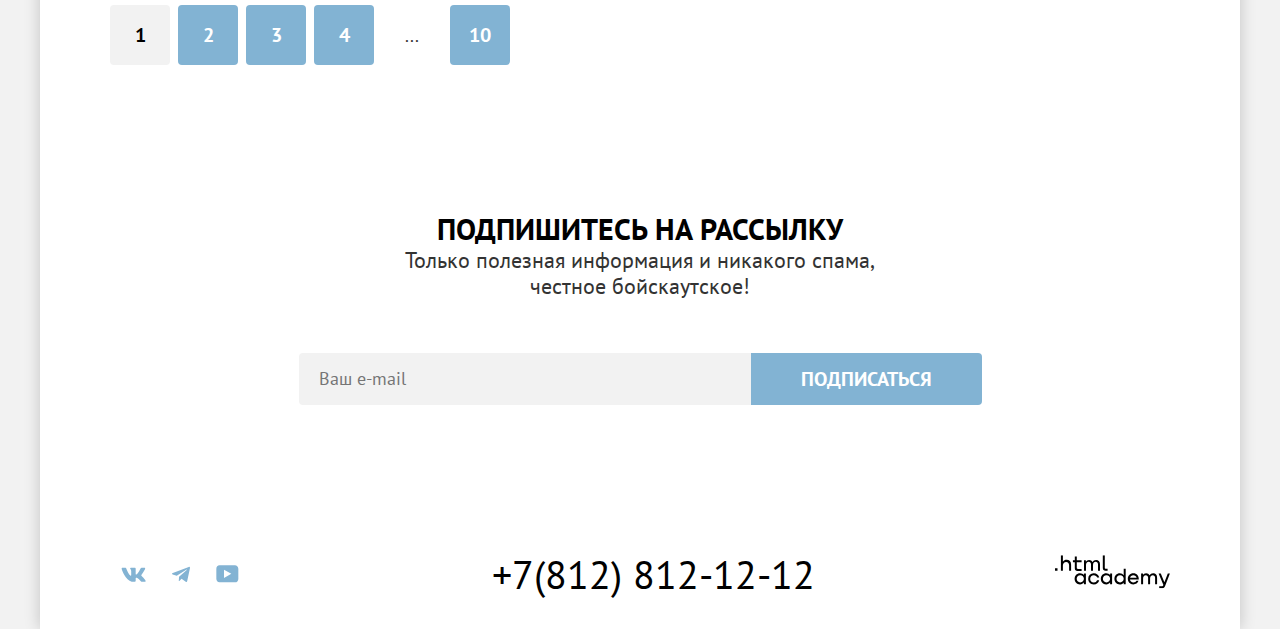
==== commit 1992ea1d: "Merge pull request #9 from ArtemenkovSergey/master" ====
--- a/catalog.html
+++ b/catalog.html
@@ -150,11 +150,12 @@
                       </div>
                     </fieldset>
                   </form>
-                <div class="price-slider-button">
-                  <button class="button button-apply button-blue" type="submit">Применить</button>
-                  <button class="button button-reset" type="reset">Сбросить</button>
-                </div>
+
               </section>
+              <div class="price-slider-button">
+                <button class="button button-apply button-blue" type="submit">Применить</button>
+                <button class="button button-reset" type="reset">Сбросить</button>
+              </div>
           </section>
         </section>
         <section class="select">
@@ -188,10 +189,10 @@
         <section class="hotel-description">
           <ul class="hotel-description-list">
             <li class="hotel-description-card">
-              <a class="hotel-card-link hotel-card-link-image" href="hotel.html" tabindex="-1">
+              <a class="hotel-card-link hotel-card-link-image" href="hotel.html">
                 <img class="hotel-card-image" src="images/catalog/amara.jpg" alt="вид на небо сквозь горы" width="300" height="212">
               </a>
-              <a class="hotel-card-link" href="hotel.html" tabindex="-1">
+              <a class="hotel-card-link" href="hotel.html">
                 <h3 class="hotel-card-title">Amara Resort & Spa</h3>
               </a>
                 <p class="hotel-card-house">Гостиница</p>
@@ -204,10 +205,10 @@
                 <p class="hotel-card-rating">Рейтинг:8,5</p>
             </li>
             <li class="hotel-description-card">
-              <a class="hotel-card-link hotel-card-link-image" href="hotel.html" tabindex="-1">
+              <a class="hotel-card-link hotel-card-link-image" href="hotel.html">
                 <img class="hotel-card-image" src="images/catalog/villas.jpg" alt="вид на горы небо радугу" width="300" height="212">
               </a>
-              <a class="hotel-card-link" href="hotel.html" tabindex="-1">
+              <a class="hotel-card-link" href="hotel.html">
                 <h3 class="hotel-card-title">Villas at Poco Diablo</h3>
               </a>
                 <p class="hotel-card-house">Гостиница</p>
@@ -220,10 +221,10 @@
                 <p class="hotel-card-rating">Рейтинг:9,2</p>
             </li>
             <li class="hotel-description-card">
-              <a class="hotel-card-link hotel-card-link-image" href="hotel.html" tabindex="-1">
+              <a class="hotel-card-link hotel-card-link-image" href="hotel.html">
                 <img class="hotel-card-image" src="images/catalog/desert.jpg" alt="вид на горы утром" width="300" height="212">
               </a>
-              <a class="hotel-card-link" href="hotel.html" tabindex="-1">
+              <a class="hotel-card-link" href="hotel.html">
                 <h3 class="hotel-card-title">Desert Quail Inn</h3>
               </a>
                 <p class="hotel-card-house">Гостиница</p>
@@ -236,10 +237,10 @@
                 <p class="hotel-card-rating">Рейтинг:6,9</p>
             </li>
             <li class="hotel-description-card">
-              <a class="hotel-card-link hotel-card-link-image" href="hotel.html" tabindex="-1">
+              <a class="hotel-card-link hotel-card-link-image" href="hotel.html">
                 <img class="hotel-card-image" src="images/catalog/green.jpg" alt="вид на горы под зведным небом" width="300" height="212">
               </a>
-              <a class="hotel-card-link" href="hotel.html" tabindex="-1">
+              <a class="hotel-card-link" href="hotel.html">
                 <h3 class="hotel-card-title">GreenTree Inn</h3>
               </a>
                 <p class="hotel-card-house">Гостиница</p>
@@ -322,7 +323,7 @@
           </a>
           <a class="footer-copyright-link" href="https://htmlacademy.ru">
             <svg class="footer-copyright-icon" xmlns="http://www.w3.org/2000/svg" width="115" height="34" fill="currentColor" aria-hidden="true" focusable="false">
-              <g fill="#000" clip-path="url(#a)">
+              <g clip-path="url(#a)">
               <path d="M0 13.26v2.6h2.5v-2.6H0ZM11.6 4.86c-1.6 0-2.8.7-3.6 1.7h-.1V.36h-2v15.5h2v-5.3c0-2.1 1.3-3.6 3.3-3.6 1.8 0 2.9 1.4 2.9 3.2v5.7h2v-6.1c.1-3-1.8-4.9-4.5-4.9ZM26.6 5.16h-4.8v-3.7h-2v3.8h-1.9v2h1.9v6c0 1.7 1 2.7 2.7 2.7h4.1v-2h-3.7c-.7 0-1.1-.4-1.1-1.1v-5.7h4.8v-2ZM41.1 4.96c-1.6 0-2.9.8-3.5 2.1h-.1c-.6-1.2-1.8-2.1-3.4-2.1-1.4 0-2.5.8-3.1 1.8h-.1v-1.6H29v10.6h2v-5.4c0-2 1-3.5 2.6-3.5 1.5 0 2.4 1 2.4 2.6v6.3h2v-5.6c0-2.4 1.4-3.3 2.6-3.3 1.5 0 2.4 1 2.4 2.6v6.3h2v-6.5c.1-2.5-1.4-4.3-3.9-4.3ZM47.8 13.06c0 1.7 1 2.7 2.8 2.7h2v-2h-1.7c-.7 0-1.1-.4-1.1-1.1V.36h-2v12.7ZM28.9 20.06c-.9-1.1-2.2-1.8-3.9-1.8-3.1 0-5.4 2.3-5.4 5.6s2.3 5.6 5.4 5.6c1.8 0 3-.8 3.8-1.9h.1v1.6h2v-10.6h-2v1.5Zm-3.6 7.4c-2.2 0-3.6-1.6-3.6-3.6s1.4-3.6 3.6-3.6 3.6 1.6 3.6 3.6c0 1.9-1.4 3.6-3.6 3.6ZM44.2 22.36c-.5-2.4-2.6-4.1-5.4-4.1a5.4 5.4 0 0 0-5.6 5.6c0 3.1 2.2 5.6 5.6 5.6 2.8 0 4.9-1.8 5.4-4.2h-2.1a3.4 3.4 0 0 1-3.3 2.3c-2.2 0-3.6-1.6-3.6-3.6s1.4-3.6 3.6-3.6c1.6 0 2.8 1 3.3 2.2h2.1v-.2ZM55.1 20.06c-.9-1.1-2.2-1.8-3.9-1.8-3.1 0-5.4 2.3-5.4 5.6s2.3 5.6 5.4 5.6c1.8 0 3-.8 3.8-1.9h.1v1.6h2v-10.6h-2v1.5Zm-3.6 7.4c-2.2 0-3.6-1.6-3.6-3.6s1.4-3.6 3.6-3.6 3.6 1.6 3.6 3.6c0 1.9-1.5 3.6-3.6 3.6ZM68.7 20.16c-.9-1.1-2.2-1.9-3.9-1.9-3.1 0-5.4 2.3-5.4 5.6s2.2 5.6 5.4 5.6c1.7 0 3-.8 3.8-1.8h.1v1.5h2v-15.4h-2v6.4Zm-3.6 7.3c-2.2 0-3.6-1.6-3.6-3.6s1.4-3.6 3.6-3.6 3.6 1.6 3.6 3.6c-.1 2-1.5 3.6-3.6 3.6ZM78.3 18.26c-3.3 0-5.5 2.5-5.5 5.6 0 3 2.1 5.6 5.5 5.6 2.5 0 4.5-1.3 5.2-3.6h-2.1c-.5 1-1.6 1.6-3 1.6-1.9 0-3.3-1.3-3.4-2.9h8.8c.2-3.6-2-6.3-5.5-6.3Zm0 1.9c1.7 0 3 1 3.3 2.6h-6.5c.3-1.5 1.5-2.6 3.2-2.6ZM98.2 18.26c-1.6 0-2.9.8-3.6 2h-.1c-.6-1.2-1.8-2-3.4-2-1.4 0-2.5.7-3.1 1.8v-1.5h-1.9v10.6h2v-5.4c0-2 1-3.4 2.6-3.5 1.5 0 2.4 1 2.4 2.6v6.3h2v-5.6c0-2.4 1.4-3.3 2.6-3.3 1.5 0 2.4 1 2.4 2.6v6.3h2v-6.5c.1-2.6-1.4-4.4-3.9-4.4ZM109.4 27.36l-3.6-8.9h-2.2l4.8 11.6c-.3.9-.7 1.2-1.7 1.2h-2.5v2h2.5c1.8 0 2.8-.8 3.5-2.6l4.7-12.2h-2.1l-3.4 8.9Z"/></g><defs><clipPath id="a">
               <path d="M0 .36h115v33H0z"/></clipPath></defs>
             </svg>
--- a/styles/styles.css
+++ b/styles/styles.css
@@ -86,6 +86,16 @@
   line-height: 24px;
   color: #000000;
   text-decoration: none;
+}
+
+.navigation-link:hover,
+.navigation-link:focus {
+  color: #756157;
+}
+
+.navigation-link:active {
+  color: #756157;
+  opacity: 0.3;
 }
 
 .navigation-user-link {
@@ -231,7 +241,26 @@
 }
 
 .button-reset {
+  display: block;
   background-color: transparent;
+  width: 191px;
+  padding: 8px 10px;
+  padding-top: 40px;
+}
+
+.button-reset:focus {
+  color: #FFFFFF;
+}
+
+.button-reset:hover,
+.button-reset:active {
+  color: #FFFFFF;
+  opacity: 0.3;
+}
+
+.button-reset:checked {
+  color: #FFFFFF;
+  opacity: 0.6;
 }
 
 .button-hotel-search {
@@ -630,7 +659,25 @@
   opacity: 0.3;
 }
 
-.footer-copyright-link .footer-copyright-icon {
+/* .footer-copyright-link {
+  display: flex;
+  align-items: center;
+} */
+
+.footer-copyright-icon {
+  fill: #000000;
+}
+
+.footer-copyright-link:hover .footer-copyright-icon,
+.footer-copyright-link:focus-visible .footer-copyright-icon {
+  fill: #756157;
+}
+
+.footer-copyright-link:active .footer-copyright-icon {
+  fill: rgba(117, 97, 87, 0.3);
+}
+
+/* .footer-copyright-link .footer-copyright-icon {
   color: #000000;
 }
 
@@ -642,10 +689,10 @@
   color: #756157;
 }
 
-.footer-copyright-link:active .footer-copyright-icon{
+.footer-copyright-link:active .footer-copyright-icon {
   color: #756157;
   opacity: 0.3;
-}
+} */
 
 
 
@@ -664,6 +711,20 @@
   color: #FFFFFF;
   text-decoration: none;
 }
+
+.breadcrumbs-link-hotels:focus {
+  color: #FFFFFF;
+}
+.breadcrumbs-link-hotels:hover {
+  color: #FFFFFF;
+  opacity: 0.6;
+}
+
+.breadcrumbs-link-hotels:active {
+  color: #FFFFFF;
+  opacity: 0.3;
+}
+
 
 .breadcrumbs-link-home {
   display: block;
@@ -697,7 +758,6 @@
   /* width: 370px; */
   justify-content: space-between;
   padding-top: 40px;
-  padding-bottom: 73px;
 }
 
 .catalog-filter-content {
@@ -717,13 +777,24 @@
   padding-top: 32px;
 }
 
-.catalog-filter-title, .price-slider-title {
+.catalog-filter-title {
   font-size: 20px;
   font-weight: 700;
   line-height: 24px;
   color: #FFFFFF;
   padding: 0;
 }
+
+
+.price-slider-title {
+  font-size: 20px;
+  font-weight: 700;
+  line-height: 24px;
+  color: #FFFFFF;
+  padding: 0;
+  margin-bottom: 32px;
+}
+
 
 .catalog-filter-list {
   list-style-type: none;
@@ -732,7 +803,7 @@
 }
 
 .catalog-filter-item {
-  padding-bottom: 16px;
+  padding-bottom: 18px;
 }
 
 .control-label {
@@ -753,6 +824,19 @@
 .control-input-check[type="checkbox"]:checked + .control-box-custom {
   background-image: url(../images/tick.svg);
 }
+
+.control-input-check[type="checkbox"]:focus + .control-box-custom {
+  border: 2px solid #83B3D3;
+}
+
+.control-input-check[type="checkbox"]:hover + .control-box-custom {
+  opacity: 0,6;
+}
+
+.control-input-check[type="checkbox"]:active + .control-box-custom {
+  opacity: 0,3;
+}
+
 
 .control-box-custom {
   width: 20px;
@@ -782,23 +866,36 @@
   transform: translate(-50%, -50%);
 }
 
+.control-label:hover .control-box-name,
+.control-label:hover .catalog-box-custom {
+  opacity: 0.6;
+}
+
+.control-input-check:focus-visible + .catalog-box-custom {
+  outline: 3px solid #83b3d3;
+}
+
+.control-label:active {
+  opacity: 0.3;
+}
+
 /* .control-input {
   position: absolute;
   appearance: none;
 } */
 
-/* .control-label-size {
+.control-label-size {
   margin-bottom: 36px;
   height: 48px;
-} */
-
-/* .control-range {
+}
+
+.control-range {
   opacity: 0.3;
   color: #000000;
   position: absolute;
   right: 20px;
   top: 14px;
-} */
+}
 
 .control-input {
   font-family: "PT Sans", sans-serif;
@@ -813,14 +910,14 @@
   margin: 0;
 }
 
-/* .control-input-left {
+.control-input-left {
   border-radius: 4px 0 0 4px;
   margin-right: 2px;
 }
 
 .control-input-right {
   border-radius: 0 4px 4px 0;
-} */
+}
 
 
 
@@ -868,7 +965,7 @@
 }
 
 .select-control:disabled {
-  border: 2px solid #82B3D3;
+  border: 2px solid #B3B3B3;
 }
 
 .select-button-list {
@@ -907,9 +1004,16 @@
   background-image: url(../images/catalog/view-icon-list.svg);
 }
 
+.select-button-link:hover,
+.select-button-link:active {
+  border: 2px solid #000000;
+}
+
+
+
 /* price-slider */
 
-/* .price-slider {
+ .price-slider {
   display: flex;
   flex-wrap: wrap;
   padding: 0;
@@ -924,7 +1028,8 @@
 }
 
  .price-slider-button {
-  width: 160px;
+  width: 190px;
+  margin-top: 58px;
 }
 
 .slider-full-size {
@@ -965,8 +1070,6 @@
   top: 2px;
   transform: translate(50%, -50%);
 }
- */
-
 
 .button-apply {
   background-color: #82B3D3;
@@ -1019,6 +1122,18 @@
   font-weight: 700;
   line-height: 28px;
 }
+
+.hotel-card-title:hover,
+.hotel-card-title:focus {
+  color: #756157;
+}
+
+.hotel-card-title:active {
+  color: #756157;
+  opacity: 0.3;
+}
+
+
 
 .hotel-card-house {
   margin: 0;
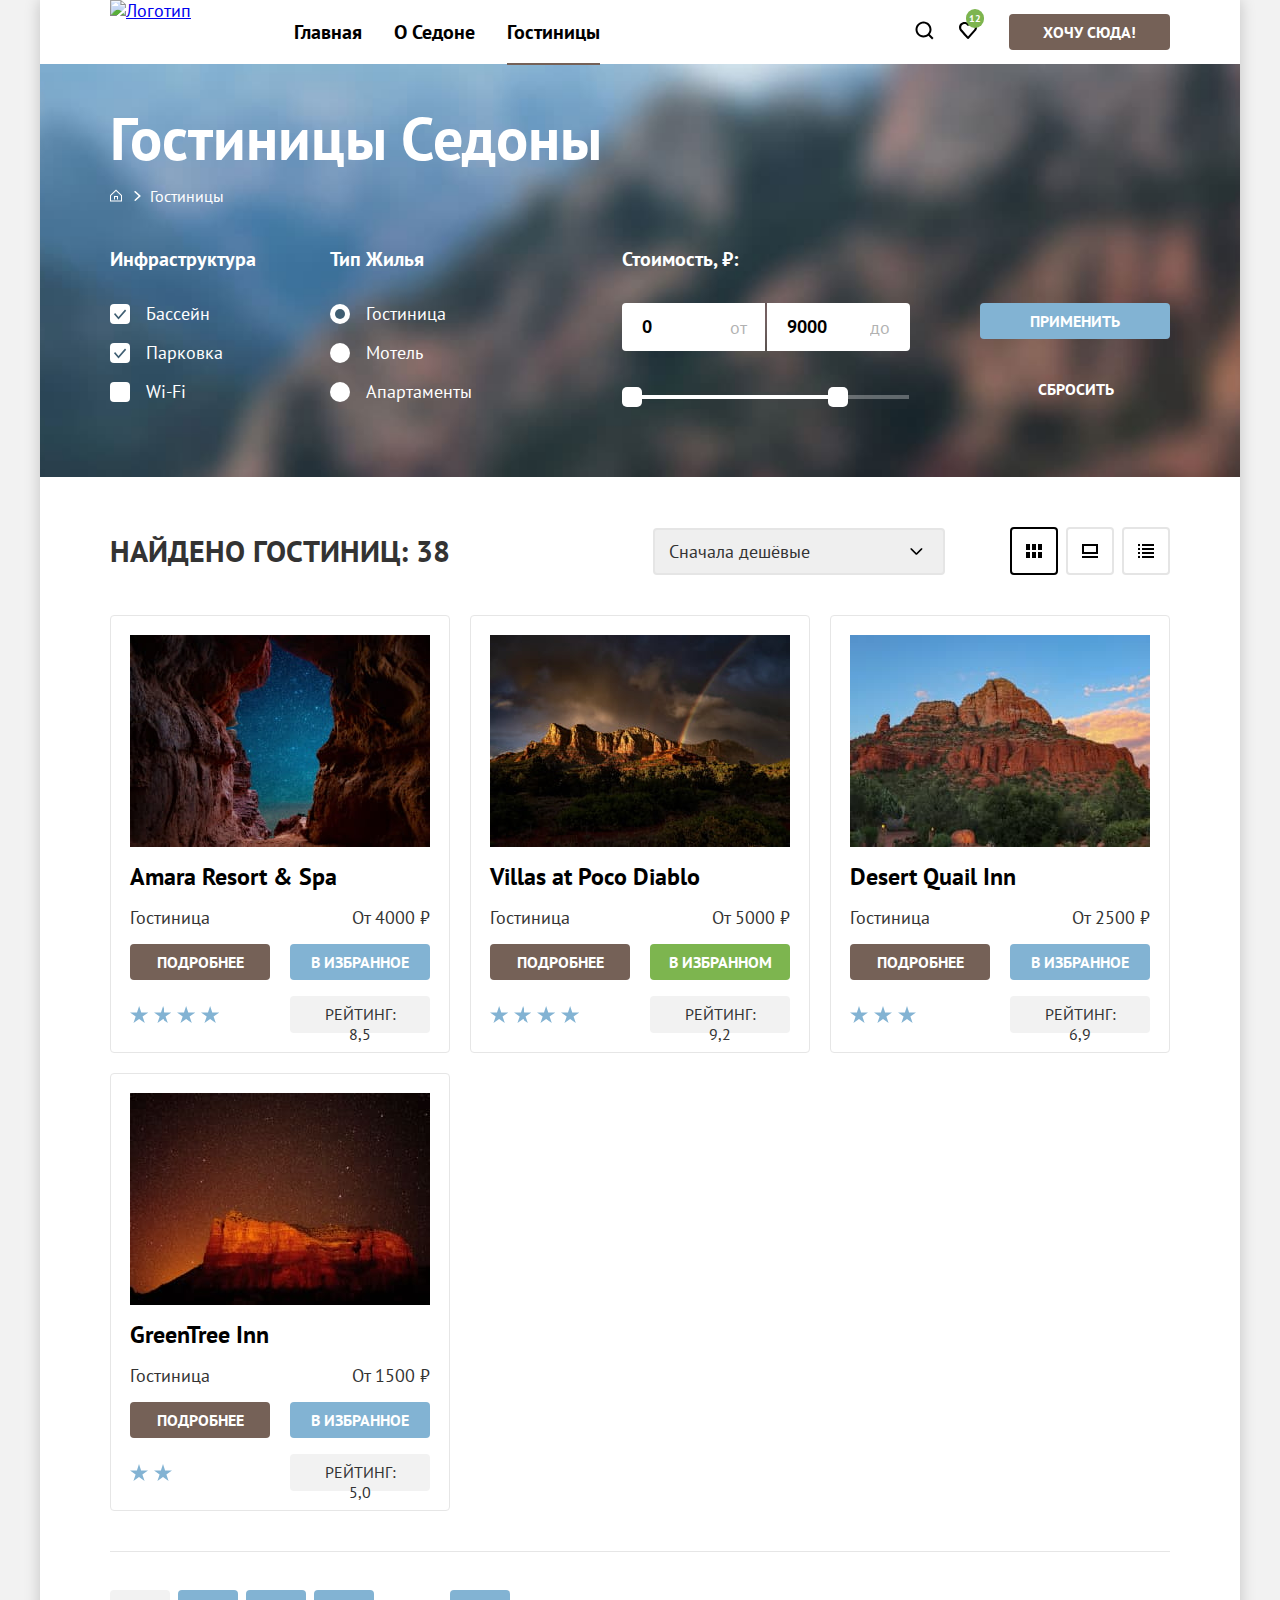
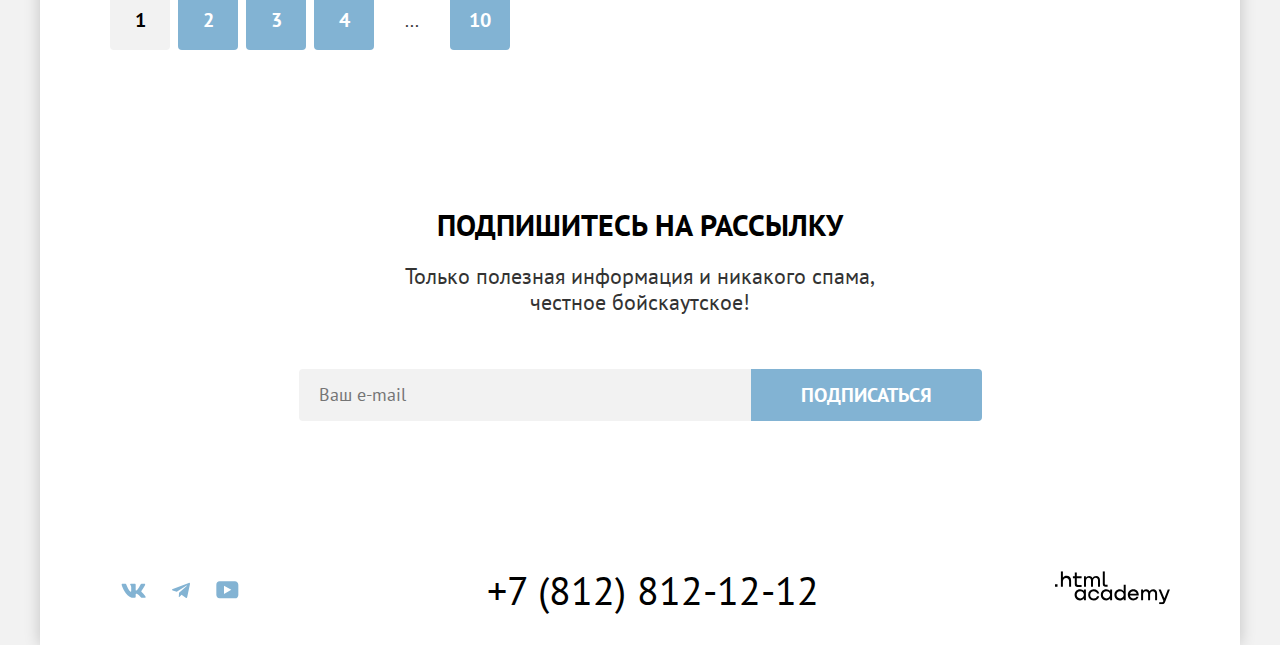
==== commit a2e01595: "закончил модальное окно" ====
--- a/catalog.html
+++ b/catalog.html
@@ -150,7 +150,6 @@
                       </div>
                     </fieldset>
                   </form>
-
               </section>
               <div class="price-slider-button">
                 <button class="button button-apply button-blue" type="submit">Применить</button>
@@ -202,7 +201,7 @@
                 <p class="hotel-card-stars stars-4">
                 <span class="visually-hidden">4 звезды</span>
                 </p>
-                <p class="hotel-card-rating">Рейтинг:8,5</p>
+                <p class="hotel-card-rating">Рейтинг: 8,5</p>
             </li>
             <li class="hotel-description-card">
               <a class="hotel-card-link hotel-card-link-image" href="hotel.html">
@@ -218,7 +217,7 @@
                 <p class="hotel-card-stars stars-4">
                 <span class="visually-hidden">4 звезды</span>
                 </p>
-                <p class="hotel-card-rating">Рейтинг:9,2</p>
+                <p class="hotel-card-rating">Рейтинг: 9,2</p>
             </li>
             <li class="hotel-description-card">
               <a class="hotel-card-link hotel-card-link-image" href="hotel.html">
@@ -234,7 +233,7 @@
                 <p class="hotel-card-stars stars-3">
                 <span class="visually-hidden">3 звезды</span>
                 </p>
-                <p class="hotel-card-rating">Рейтинг:6,9</p>
+                <p class="hotel-card-rating">Рейтинг: 6,9</p>
             </li>
             <li class="hotel-description-card">
               <a class="hotel-card-link hotel-card-link-image" href="hotel.html">
@@ -250,7 +249,7 @@
                 <p class="hotel-card-stars stars-2">
                 <span class="visually-hidden">2 звезды</span>
                 </p>
-                <p class="hotel-card-rating">Рейтинг:5,0</p>
+                <p class="hotel-card-rating">Рейтинг: 5,0</p>
             </li>
           </ul>
         </section>
@@ -319,7 +318,7 @@
               </li>
             </ul>
           </div>
-          <a class="contacts-phone" href="tel:+78128121212">+7(812) 812-12-12
+          <a class="contacts-phone" href="tel:+78128121212">+7 (812) 812-12-12
           </a>
           <a class="footer-copyright-link" href="https://htmlacademy.ru">
             <svg class="footer-copyright-icon" xmlns="http://www.w3.org/2000/svg" width="115" height="34" fill="currentColor" aria-hidden="true" focusable="false">
--- a/styles/styles.css
+++ b/styles/styles.css
@@ -149,7 +149,6 @@
   display: block;
   margin-bottom: -6px;
   position: relative;
-  z-index: 2;
   margin-right: 28px;
 }
 
@@ -344,7 +343,7 @@
   background-repeat: no-repeat;
   padding: 0 70px;
   padding-top: 35px;
-  padding-bottom: 70px;
+  padding-bottom: 57px;
   color: #ffffff;
 }
 
@@ -547,7 +546,7 @@
   display: flex;
   flex-direction: column;
   align-items: center;
-  padding-top: 96px;
+  padding-top: 107px;
   padding-bottom: 104px;
   background-color: #50769D;
   background-image: url("../images/Subscribe.jpg");
@@ -564,6 +563,7 @@
 .subtitle-subscribe {
   width: 475px;
   margin-bottom: 54px;
+  margin-top: 20px;
 }
 
 .subscribe-field {
@@ -578,6 +578,11 @@
   border-radius: 4px 0 0 4px;
 }
 
+.subscribe-button {
+  flex-grow: 1;
+  margin: 0;
+}
+
 .button-blue {
   background-color: #82B3D3;
   font-size: 20px;
@@ -802,7 +807,7 @@
   padding: 0;
 }
 
-.catalog-filter-item {
+.catalog-filter-item:not(last-child) {
   padding-bottom: 18px;
 }
 
@@ -812,7 +817,7 @@
 }
 
 .control {
-  position: relative;;
+  position: relative;
 }
 
 .control-input-check {
@@ -907,6 +912,12 @@
   box-sizing: border-box;
   padding: 12px 20px;
   width: 143px;
+  margin: 0;
+}
+
+.control-input::-webkit-outer-spin-button,
+.control-input::-webkit-inner-spin-button {
+  appearance: none;
   margin: 0;
 }
 
@@ -952,7 +963,7 @@
   border-radius: 4px;
   border: 2px solid #E5E5E5;
   color: #333333;
-  margin-left: 115px;
+  margin-left: 137px;
   appearance: none;
   position: relative;
   background-image: url(../images/catalog/check-mark-select.svg);
@@ -1020,7 +1031,7 @@
   margin: 0;
   border: none;
   width: 288px;
-  margin-left: auto;
+  margin-left: 72px;
 }
 
 .price-slider-title input {
@@ -1029,7 +1040,7 @@
 
  .price-slider-button {
   width: 190px;
-  margin-top: 58px;
+  margin-top: 56px;
 }
 
 .slider-full-size {
@@ -1037,6 +1048,7 @@
   height: 4px;
   background-color: rgba(255, 255, 255, 0.3);
   position: relative;
+  margin-top: 8px;
 }
 
 .slider-range-size {
@@ -1121,6 +1133,7 @@
   font-size: 24px;
   font-weight: 700;
   line-height: 28px;
+  /* padding-top: 2px; */
 }
 
 .hotel-card-title:hover,
@@ -1188,7 +1201,7 @@
 }
 
 .stars-2 {
-  width: 40px;
+  width: 42px;
 }
 
 .stars-3 {
@@ -1196,7 +1209,7 @@
 }
 
 .stars-4 {
-  width: 84px;
+  width: 89px;
 }
 
 .stars-5 {
@@ -1208,7 +1221,7 @@
 
 .pagination {
   padding: 0 70px;
-  margin-top: 40px;
+  margin-top: 38px;
   margin-bottom: 50px;
 }
 
@@ -1274,9 +1287,321 @@
 
 .main-inner .subscribe-catalog {
   background-image: none;
-  background-color: #fff;
+  background-color: #FFFFFF;
 }
 
 .subscribe-form {
   display: flex;
 }
+
+
+/* modal-container */
+
+.modal-container {
+  position: fixed;
+  top: 0;
+  left: 0;
+  display: flex;
+  width: 100%;
+  height: 100%;
+  background-color: rgba(242, 242, 242, 0.8);
+}
+
+.modal-container-close {
+  display: none;
+}
+
+.modal-fielset {
+  width: 577px;
+}
+
+.modal-close-button {
+  position: absolute;
+  padding: 0;
+  top: 64px;
+  right: 52px;
+  width: 54px;
+  height: 54px;
+  background-color: #F2F2F2;
+  border-radius: 50%;
+  border: none;
+  cursor: pointer;
+}
+
+.modal-close-button:hover {
+  background-color: #e6e6e6;
+}
+
+.modal-close-button:focus-visible {
+  outline: 3px solid #83b3d3;
+  background-color: #e6e6e6;
+}
+
+.modal-close-button:active {
+  opacity: 0.3;
+}
+
+.modal-window {
+  width: 717px;
+  min-height: 576px;
+  background-color: #ffffff;
+  box-shadow: 0 25px 50px 0 rgba(0, 0, 0, 0.15);
+  margin: auto;
+  position: relative;
+  box-sizing: border-box;
+  padding: 64px 70px;
+  border-radius: 30px;
+}
+
+.modal-title {
+  text-align: left;
+  margin-bottom: 64px;
+}
+
+.data-settlement {
+  display: grid;
+  grid-template-columns: 248px 241px;
+  column-gap: 87px;
+  row-gap: 23px;
+}
+
+.date-of-arrival-label {
+  grid-column: 1 / -1;
+  display: flex;
+  justify-content: space-between;
+}
+
+.departure-date-container {
+  grid-column: 1 / -1;
+  display: flex;
+  justify-content: space-between;
+}
+
+
+.date-finding-text {
+  font-size: 20px;
+  line-height: 24px;
+  font-weight: 700;
+  color: #000000;
+  margin-top: 12px;
+  cursor: pointer;
+}
+
+.date-finding-input {
+  font-family: "PT Sans", sans-serif;
+  font-size: 18px;
+  line-height: 24px;
+  font-weight: 700;
+  color: #000000;
+  width: 440px;
+  border-radius: 4px;
+  border: none;
+  height: 48px;
+  padding-left: 20px;
+  box-sizing: border-box;
+  background-image: url("../images/icons-date.svg");
+  background-repeat: no-repeat;
+  background-position: top 14px right 22px;
+}
+
+.date-finding-input:hover {
+  background-color: #e6e6e6;
+}
+
+.date-finding-input:focus-visible {
+  background-color: #e6e6e6;
+  outline: 3px solid #83b3d3;
+}
+
+.warning-text {
+  font-size: 16px;
+  line-height: 21px;
+  color: #ff5757;
+  margin: 4px 20px 0 20px;
+}
+
+.successful-text {
+  font-size: 16px;
+  line-height: 21px;
+  color: #333333;
+  margin: 4px 20px 0 20px;
+}
+
+.modal-color-form {
+  background-color: #f2f2f2;
+}
+
+.tooltip {
+  vertical-align: center;
+  position: absolute;
+  width: 26px;
+  height: 26px;
+}
+
+.tooltip-toggle {
+  width: 26px;
+  height: 26px;
+  border-radius: 50%;
+  border: none;
+  display: block;
+  background-color: #83b3d3;
+  background-image: url("../images/tooltip-toggle-svg.svg");
+  background-repeat: no-repeat;
+  background-position: center;
+  cursor: pointer;
+}
+
+.tooltip-text {
+  font-size: 16px;
+  line-height: 20px;
+  width: 256px;
+  font-weight: 400;
+  box-sizing: border-box;
+  padding: 15px 20px 18px 20px;
+  color: #ffffff;
+  background-color: #333333;
+  border-radius: 10px;
+  box-shadow: 0 15px 30px 0 rgba(0, 0, 0, 0.3);
+  position: absolute;
+  top: 100%;
+  right: 50%;
+  transform: translateX(50%);
+  margin-top: 18px;
+  display: none;
+}
+
+.tooltip-toggle:hover + .tooltip-text,
+.tooltip-toggle:focus + .tooltip-text {
+  display: block;
+}
+
+.tooltip-text::before {
+  content: "";
+  background-image: url("../images/triangle-tooltip.svg");
+  width: 19px;
+  height: 9px;
+  position: absolute;
+  top: -9px;
+  left: 50%;
+  transform: translateX(-50%);
+}
+
+.how-many-people-wrapper {
+  display: flex;
+  justify-content: space-between;
+}
+
+.tooltip-wrapper {
+  margin-top: 12px;
+}
+
+.date-finding-text-children {
+  margin-right: 10px;
+}
+
+.how-many-people-container {
+  display: flex;
+  margin-left: 26px;
+}
+
+.number-people {
+  font-family: "PT Sans", sans-serif;
+  font-size: 18px;
+  line-height: 20px;
+  font-weight: 700;
+  border: none;
+  width: 31px;
+  height: 48px;
+  text-align: center;
+  padding: 0;
+}
+
+.number-people::-webkit-inner-spin-button {
+  appearance: none;
+}
+
+.modal-submit {
+  width: 577px;
+  margin-top: 25px;
+  min-height: 60px;
+  background-color: #83b3d3;
+  border-radius: 10px;
+  box-sizing: border-box;
+  grid-column: 1 / -1;
+}
+
+.quantity-change-button {
+  width: 40px;
+  height: 48px;
+  border: none;
+  position: relative;
+}
+
+.remove-people {
+  border-radius: 4px 0 0 4px;
+  cursor: pointer;
+}
+
+.remove-people:hover .remove-people-svg {
+  fill: #000000;
+}
+
+.remove-people:active .remove-people-svg {
+  fill: rgba(117, 97, 87, 0.3);
+}
+
+.how-people-button-svg:focus-visible::after {
+  display: block;
+}
+
+.how-people-button-svg:focus-visible {
+  outline: none;
+}
+
+.how-people-button-svg:focus-visible .remove-people-svg {
+  fill: rgba(0, 0, 0, 1);
+}
+
+.how-people-button-svg:focus-visible .add-people-svg {
+  fill: rgba(0, 0, 0, 1);
+}
+
+.add-people:hover .add-people-svg {
+  fill: #000000;
+}
+
+.add-people:active .add-people-svg {
+  fill: rgba(117, 97, 87, 0.3);
+}
+
+.add-people {
+  border-radius: 0 4px 4px 0;
+  cursor: pointer;
+}
+
+.remove-people-svg {
+  text-align: center;
+  vertical-align: middle;
+  fill: rgba(117, 97, 87, 0.3);
+}
+
+.how-people-button-svg::after {
+  content: "";
+  width: 20px;
+  height: 20px;
+  background-color: transparent;
+  position: absolute;
+  outline: 3px solid #82b3d3;
+  border-radius: 4px;
+  left: 50%;
+  top: 50%;
+  transform: translate(-52%, -47%);
+  box-sizing: border-box;
+  display: none;
+}
+
+.add-people-svg {
+  text-align: center;
+  vertical-align: middle;
+  fill: rgba(117, 97, 87, 0.3);
+}
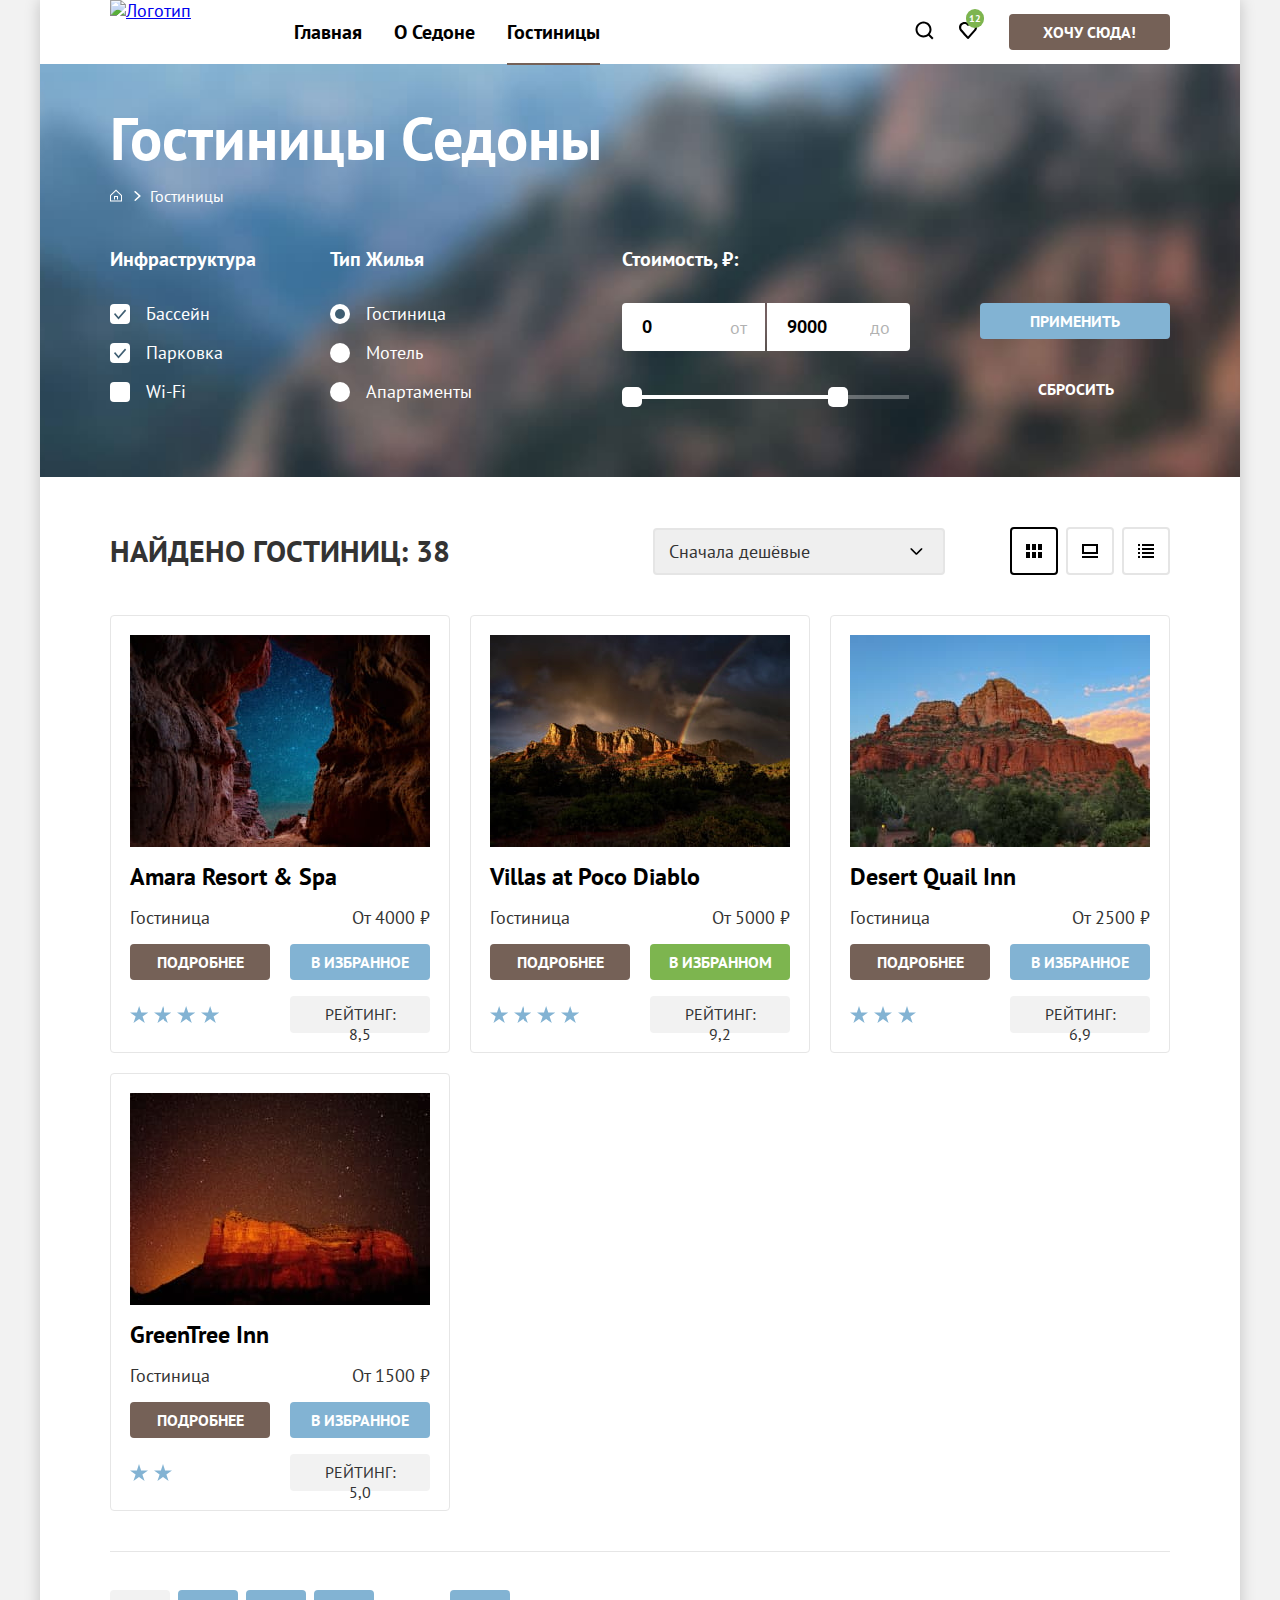
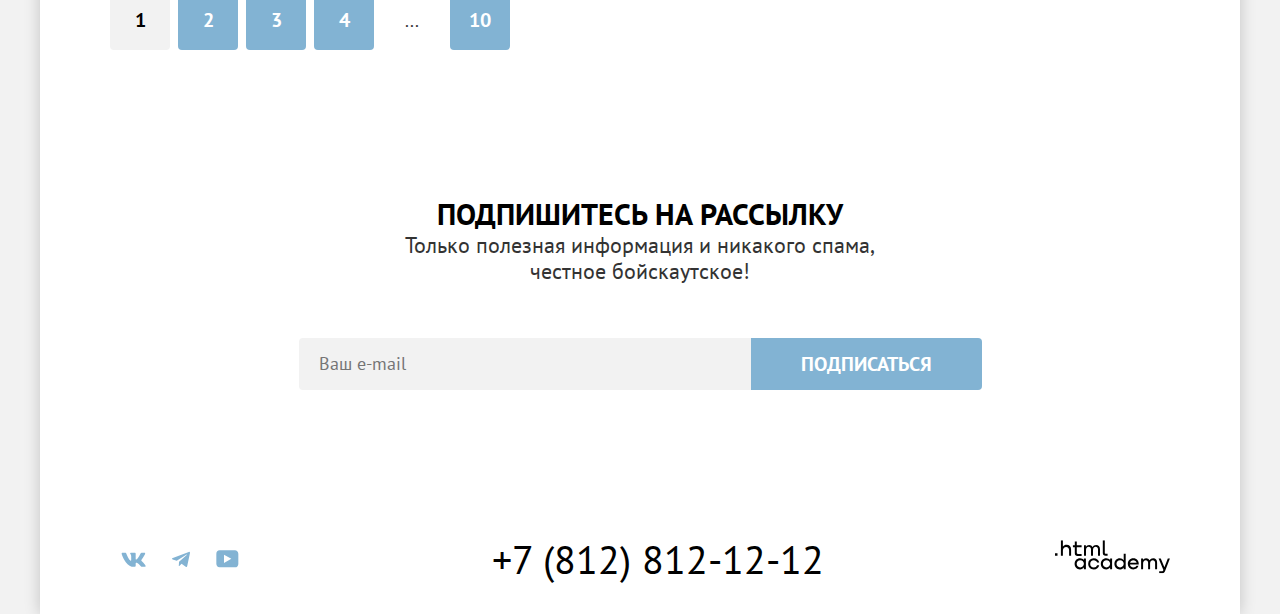
==== commit d8880cf3: "Merge pull request #14 from ArtemenkovSergey/master" ====
--- a/catalog.html
+++ b/catalog.html
@@ -6,10 +6,11 @@
     <title>HTML Academy: Седона</title>
     <link href="https://fonts.googleapis.com/css2?family=PT+Sans:wght@400;700&display=swap" rel="stylesheet">
     <link rel="stylesheet" href="styles/styles.css">
+    <link rel="icon" type="image/svg" sizes="32x32" href="images/favicon.svg">
   </head>
   <body>
     <div class="container">
-      <header class="page-header">
+      <header data-test="header" class="page-header">
         <nav class="navigation">
           <a href="index.html">
             <span class="visually-hidden">Логотип сайта Седона</span>
@@ -49,7 +50,7 @@
           </ul>
         </nav>
       </header>
-      <main class="main-container main-inner">
+      <main data-test="main" class="main-container main-inner">
         <section class="inner-catalog">
           <h1 class="inner-catalog-title">Гостиницы Седоны</h1>
             <ul class="breadcrumbs">
@@ -62,7 +63,7 @@
               </li>
             </ul>
 
-          <section class="filter-filter">
+          <section data-test="filter" class="filter-filter">
             <h2 class="visually-hidden">Сборник фильтров</h2>
               <section class="catalog-filter">
                 <h2 class="visually-hidden">Список фильтров слева</h2>
@@ -185,7 +186,7 @@
           </ul>
         </section>
 
-        <section class="hotel-description">
+        <section data-test="catalog" class="hotel-description">
           <ul class="hotel-description-list">
             <li class="hotel-description-card">
               <a class="hotel-card-link hotel-card-link-image" href="hotel.html">
@@ -276,7 +277,7 @@
             </li>
           </ul>
         </section>
-        <section class="subscribe subscribe-catalog">
+        <section data-test="subscribe" class="subscribe subscribe-catalog">
           <h2 class="title">Подпишитесь на рассылку</h2>
           <p class="subtitle subtitle-subscribe">Только полезная информация и никакого спама, честное бойскаутское!</p>
           <form class="subscribe-form" action="https://echo.htmlacademy.ru/" method="post">
@@ -287,7 +288,7 @@
           </form>
         </section>
       </main>
-      <footer class="page-footer catalog">
+      <footer data-test="footer" class="page-footer catalog">
         <section class="page-footer-contacts">
           <h2 class="visually-hidden">Наши соцсети, контакты, сайт</h2>
           <div class="social-buttons">
--- a/styles/styles.css
+++ b/styles/styles.css
@@ -134,7 +134,6 @@
   left: 16px;
   height: 2px;
   background-color: #756157;
-  z-index: 1;
 }
 
 .breadcrumbs-link-hotels {
@@ -171,8 +170,6 @@
   list-style-type: none;
   padding-left: 2px;
 }
-
-
 
 .button {
   display: inline-block;
@@ -277,12 +274,12 @@
 
 .hero {
   background-color: #1D2C31;
-  background-size: cover, contain;
+  background-size: 100%, cover;
   background-position: center bottom;
-  background-image: url("../images/index-background-group.jpg");
+  background-image: url("../images/hero-flag.svg"), url("../images/index-background.jpg");
   background-repeat: no-repeat;
   padding-top: 51px;
-  padding-bottom: 84px;
+  padding-bottom: 82px;
 }
 
 .images-welcome {
@@ -313,7 +310,7 @@
 }
 
 .title-advantages {
-  margin-bottom: 27px;
+  margin-bottom: 24px;
   width: 620px;
 }
 
@@ -359,7 +356,7 @@
 
 .advantages-section {
   background-color: #FFFFFF;
-  padding-top: 64px
+  padding-top: 70px;
 }
 
 /* flex */
@@ -390,7 +387,7 @@
 }
 
 .advantages-photo-1, .advantages-photo-2 {
-  object-fit: fill;
+  object-fit: cover;
 }
 
 .advantages-title {
@@ -546,10 +543,10 @@
   display: flex;
   flex-direction: column;
   align-items: center;
-  padding-top: 107px;
+  padding-top: 96px;
   padding-bottom: 104px;
   background-color: #50769D;
-  background-image: url("../images/Subscribe.jpg");
+  background-image: url("../images/subscribe.jpg");
   background-repeat: no-repeat;
   background-size: cover;
   background-position: center;
@@ -563,7 +560,6 @@
 .subtitle-subscribe {
   width: 475px;
   margin-bottom: 54px;
-  margin-top: 20px;
 }
 
 .subscribe-field {
@@ -613,6 +609,7 @@
   list-style-type: none;
   margin: 0;
   padding: 0;
+  width: 150px;
 }
 
 .social-button {
@@ -640,7 +637,6 @@
   color: #68A2CA;
   opacity: 0.3;
 }
-
 
 
 .contacts-phone {
@@ -664,10 +660,6 @@
   opacity: 0.3;
 }
 
-/* .footer-copyright-link {
-  display: flex;
-  align-items: center;
-} */
 
 .footer-copyright-icon {
   fill: #000000;
@@ -681,24 +673,6 @@
 .footer-copyright-link:active .footer-copyright-icon {
   fill: rgba(117, 97, 87, 0.3);
 }
-
-/* .footer-copyright-link .footer-copyright-icon {
-  color: #000000;
-}
-
-.footer-copyright-link:hover .footer-copyright-icon {
-  color: #756157;
-}
-
-.footer-copyright-link:focus .footer-copyright-icon {
-  color: #756157;
-}
-
-.footer-copyright-link:active .footer-copyright-icon {
-  color: #756157;
-  opacity: 0.3;
-} */
-
 
 
  .breadcrumbs {
@@ -760,7 +734,6 @@
 
 .filter-filter {
   display: flex;
-  /* width: 370px; */
   justify-content: space-between;
   padding-top: 40px;
 }
@@ -831,17 +804,18 @@
 }
 
 .control-input-check[type="checkbox"]:focus + .control-box-custom {
-  border: 2px solid #83B3D3;
+  outline: 3px solid #83B3D3;
 }
 
 .control-input-check[type="checkbox"]:hover + .control-box-custom {
+  background-color: #ffffff;
   opacity: 0,6;
 }
 
 .control-input-check[type="checkbox"]:active + .control-box-custom {
+  background-color: #ffffff;
   opacity: 0,3;
 }
-
 
 .control-box-custom {
   width: 20px;
@@ -871,6 +845,18 @@
   transform: translate(-50%, -50%);
 }
 
+.control-input-check[type="radio"]:focus + .control-box-custom {
+  outline: 3px solid #83B3D3;
+}
+
+.control-input-check[type="radio"]:hover + .control-box-custom::after {
+  opacity: 0,6;
+}
+
+.control-input-check[type="radio"]:active + .control-box-custom::after {
+  opacity: 0,3;
+}
+
 .control-label:hover .control-box-name,
 .control-label:hover .catalog-box-custom {
   opacity: 0.6;
@@ -884,10 +870,10 @@
   opacity: 0.3;
 }
 
-/* .control-input {
-  position: absolute;
-  appearance: none;
-} */
+.control-label:hover {
+  opacity: 0.6;
+}
+
 
 .control-label-size {
   margin-bottom: 36px;
@@ -929,7 +915,6 @@
 .control-input-right {
   border-radius: 0 4px 4px 0;
 }
-
 
 
 /* каталог сортировка */
@@ -982,7 +967,6 @@
 .select-button-list {
   display: flex;
   flex-wrap: wrap;
-  align-self: flex-start;
   margin: 0;
   padding: 0;
   list-style-type: none;
@@ -1092,7 +1076,6 @@
 }
 
 /* flex catalog-cards*/
-/* grid catalog-cards*/
 
 .hotel-description {
   padding: 0 70px;
@@ -1192,7 +1175,6 @@
 .hotel-card-stars {
   display: block;
   background-image: url(../images/star.svg);
-  /* background-repeat: no-repeat; */
   background-repeat: space;
   width: 18px;
   height: 17px;
@@ -1430,6 +1412,8 @@
 .modal-color-form {
   background-color: #f2f2f2;
 }
+
+/* tooltip */
 
 .tooltip {
   vertical-align: center;
@@ -1521,6 +1505,8 @@
 }
 
 .modal-submit {
+  font-size: 20px;
+  line-height: 24px;
   width: 577px;
   margin-top: 25px;
   min-height: 60px;
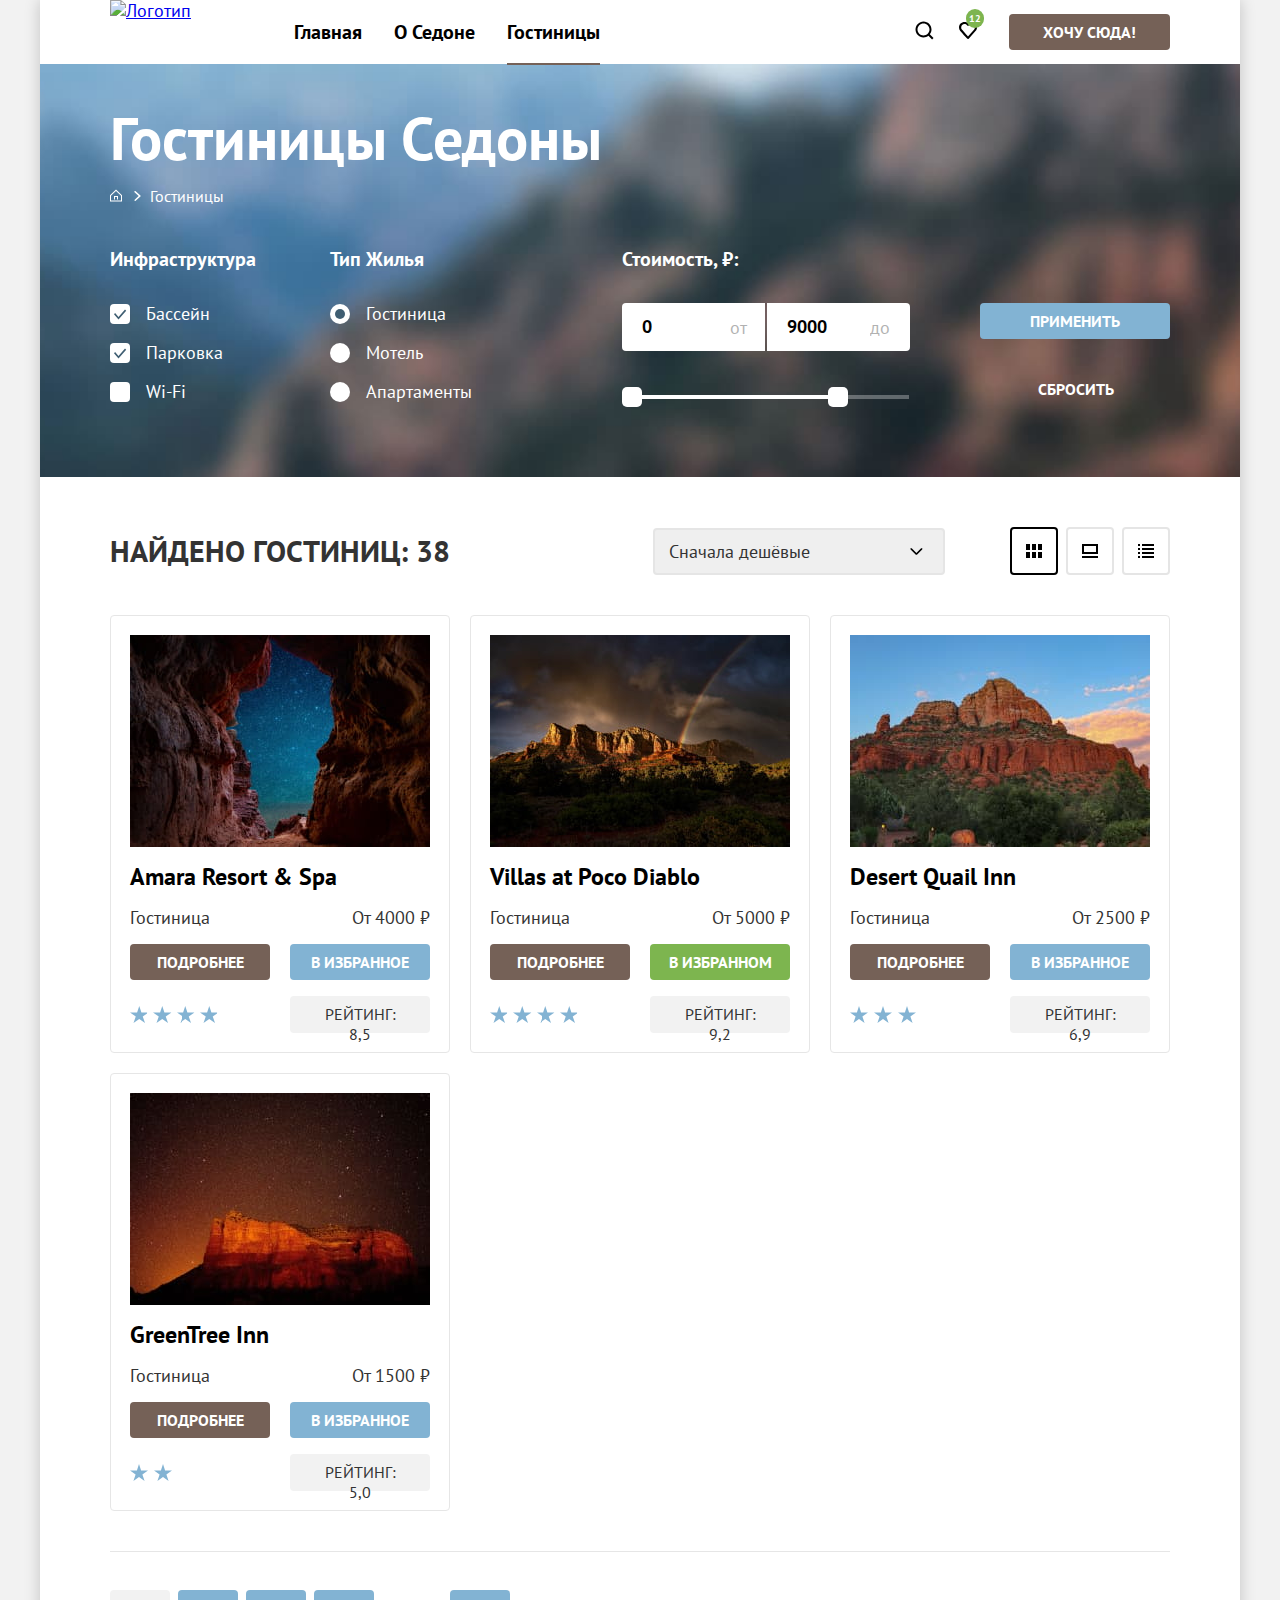
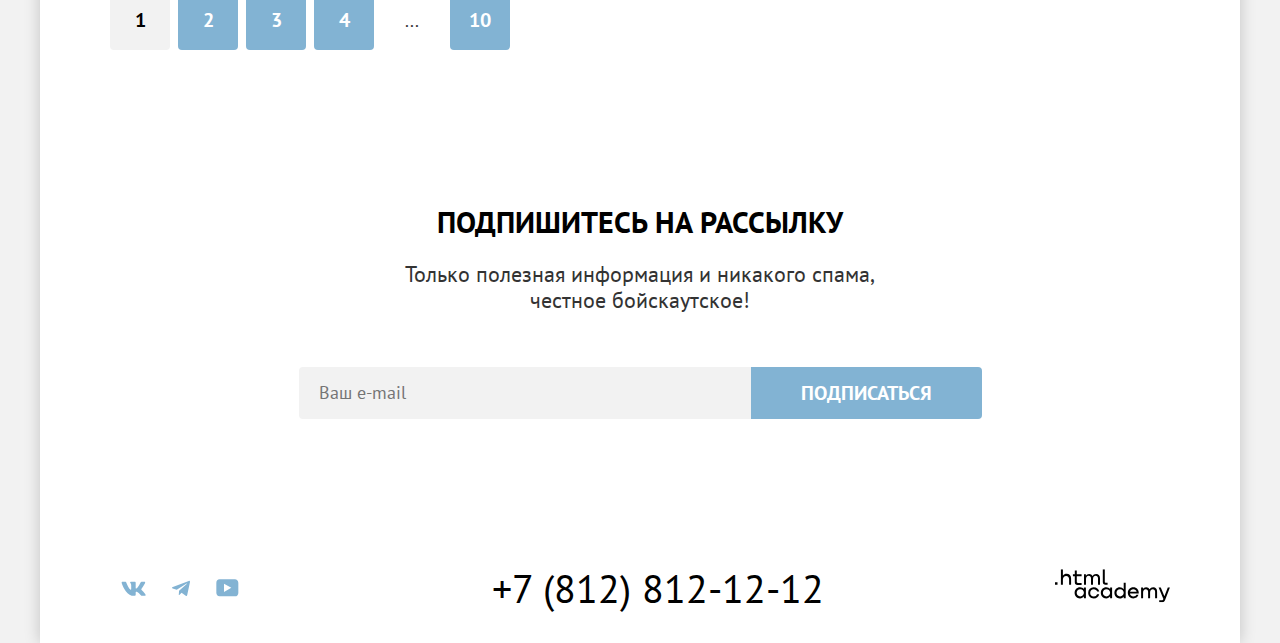
==== commit 853d2ff2: "исправляем замечания по критериям" ====
--- a/catalog.html
+++ b/catalog.html
@@ -6,7 +6,7 @@
     <title>HTML Academy: Седона</title>
     <link href="https://fonts.googleapis.com/css2?family=PT+Sans:wght@400;700&display=swap" rel="stylesheet">
     <link rel="stylesheet" href="styles/styles.css">
-    <link rel="icon" type="image/svg" sizes="32x32" href="images/favicon.svg">
+    <link rel="icon" type="image/png" sizes="32x32" href="images/favicon.png">
   </head>
   <body>
     <div class="container">
--- a/styles/styles.css
+++ b/styles/styles.css
@@ -560,6 +560,7 @@
 .subtitle-subscribe {
   width: 475px;
   margin-bottom: 54px;
+  margin-top: 21px;
 }
 
 .subscribe-field {
@@ -676,7 +677,7 @@
 
 
  .breadcrumbs {
-  display: flex;
+   display: flex;
    list-style-type: none;
    margin: 0;
    padding: 0;
@@ -712,13 +713,14 @@
   background-image: url(../images/catalog/home.svg);
   background-repeat: no-repeat;
   background-position: center;
+
 }
 
 .breadcrumbs-item {
   position: relative;
 }
 
-.breadcrumbs-item:not(:last-child)::after {
+.breadcrumbs-link::after {
   position: absolute;
   content: "";
   width: 7px;
@@ -728,6 +730,10 @@
   background-image: url(../images/catalog/breadcrumbs.svg);
   background-repeat: no-repeat;
   background-position: center;
+}
+
+.breadcrumbs-item:last-child .breadcrumbs-link::after {
+  content: none;
 }
 
 /* section Filter */
@@ -938,7 +944,7 @@
 }
 
 .select-control {
-  font-family: PT Sans;
+  font-family: "PT Sans", sans-serif;
   font-size: 18px;
   width: 292px;
   padding-top: 10px;
@@ -1191,7 +1197,7 @@
 }
 
 .stars-4 {
-  width: 89px;
+  width: 88px;
 }
 
 .stars-5 {
@@ -1204,7 +1210,7 @@
 .pagination {
   padding: 0 70px;
   margin-top: 38px;
-  margin-bottom: 50px;
+  margin-bottom: 58px;
 }
 
 .pagination-list {
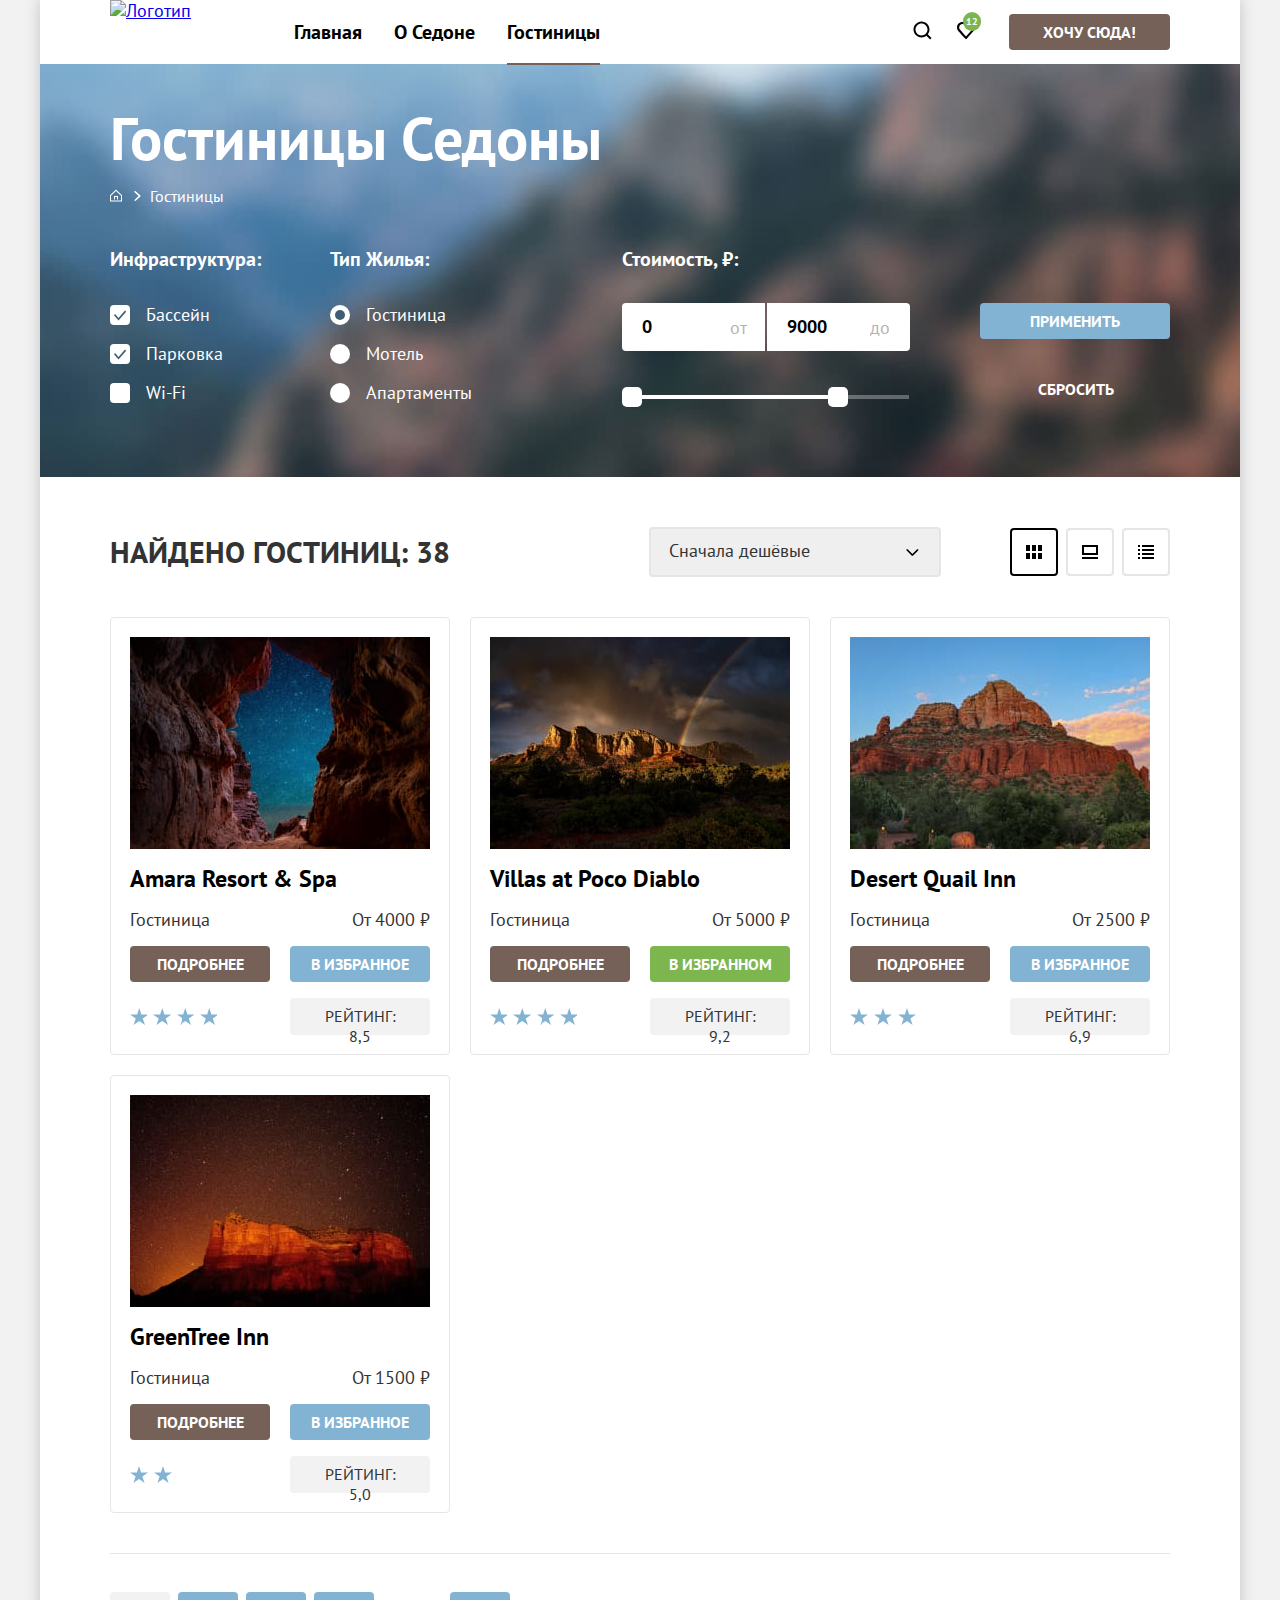
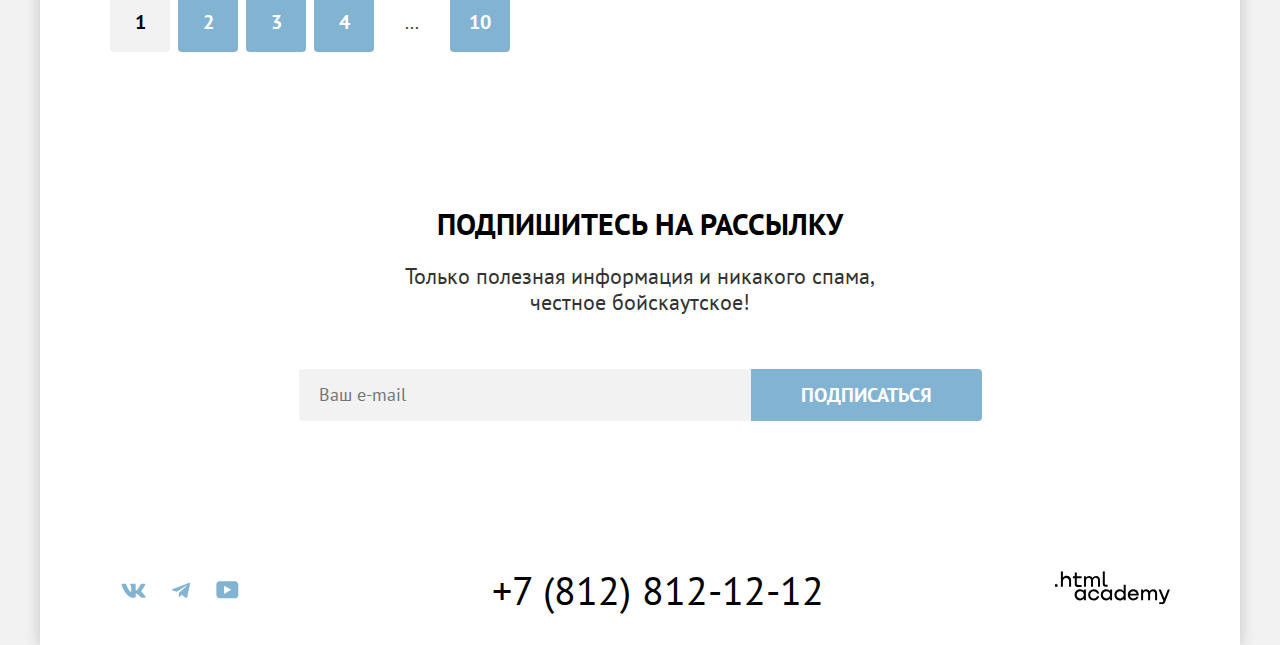
==== commit a833ce04: "Merge pull request #17 from ArtemenkovSergey/master" ====
--- a/catalog.html
+++ b/catalog.html
@@ -4,7 +4,6 @@
     <meta charset="utf-8">
     <meta name="viewport" content="width=device-width, initial-scale=1">
     <title>HTML Academy: Седона</title>
-    <link href="https://fonts.googleapis.com/css2?family=PT+Sans:wght@400;700&display=swap" rel="stylesheet">
     <link rel="stylesheet" href="styles/styles.css">
     <link rel="icon" type="image/png" sizes="32x32" href="images/favicon.png">
   </head>
@@ -69,7 +68,7 @@
                 <h2 class="visually-hidden">Список фильтров слева</h2>
                 <form class="catalog-filter-content" action="https://echo.htmlacademy.ru">
                   <fieldset class="catalog-filter-group">
-                  <legend class="catalog-filter-title">Инфраструктура
+                  <legend class="catalog-filter-title">Инфраструктура:
                   </legend>
                     <ul class="catalog-filter-list">
                       <li class="catalog-filter-item">
@@ -96,7 +95,7 @@
                     </ul>
                   </fieldset>
                   <fieldset class="catalog-filter-group">
-                    <legend class="catalog-filter-title">Тип Жилья
+                    <legend class="catalog-filter-title">Тип Жилья:
                     </legend>
                       <ul class="catalog-filter-list">
                         <li class="catalog-filter-item">
--- a/styles/styles.css
+++ b/styles/styles.css
@@ -15,8 +15,8 @@
 }
 
 *,
-::after,
-::before {
+*::after,
+*::before {
   box-sizing: border-box;
 }
 
@@ -108,8 +108,8 @@
 
 .heart-qty {
   position: absolute;
-  top: -17px;
-  left: 30px;
+  top: -14px;
+  left: 29px;
   background-color: #7DB54F;
   font-size: 10px;
   line-height: 10px;
@@ -233,7 +233,7 @@
 
 .button-user {
   padding: 8px 34px;
-  margin-left: 30px;
+  margin-left: 32px;
 }
 
 .button-reset {
@@ -340,7 +340,7 @@
   background-repeat: no-repeat;
   padding: 0 70px;
   padding-top: 35px;
-  padding-bottom: 57px;
+  padding-bottom: 70px;
   color: #ffffff;
 }
 
@@ -554,7 +554,6 @@
 
 .title-subscribe {
   width: 475px;
-  margin-bottom: 20px;
 }
 
 .subtitle-subscribe {
@@ -786,8 +785,18 @@
   padding: 0;
 }
 
-.catalog-filter-item:not(last-child) {
-  padding-bottom: 18px;
+
+.catalog-filter-item {
+  margin-bottom: 16px;
+}
+
+.catalog-filter-item:last-child {
+  margin-bottom: 0;
+}
+
+.control-box-name {
+  font-size: 18px;
+  line-height: 23px;
 }
 
 .control-label {
@@ -946,15 +955,16 @@
 .select-control {
   font-family: "PT Sans", sans-serif;
   font-size: 18px;
+  line-height: 21px;
   width: 292px;
-  padding-top: 10px;
+  padding-top: 11px;
   padding-right: 20px;
-  padding-bottom: 10px;
-  padding-left: 14px;
+  padding-bottom: 14px;
+  padding-left: 18px;
   border-radius: 4px;
   border: 2px solid #E5E5E5;
   color: #333333;
-  margin-left: 137px;
+  margin-left: 129px;
   appearance: none;
   position: relative;
   background-image: url(../images/catalog/check-mark-select.svg);
